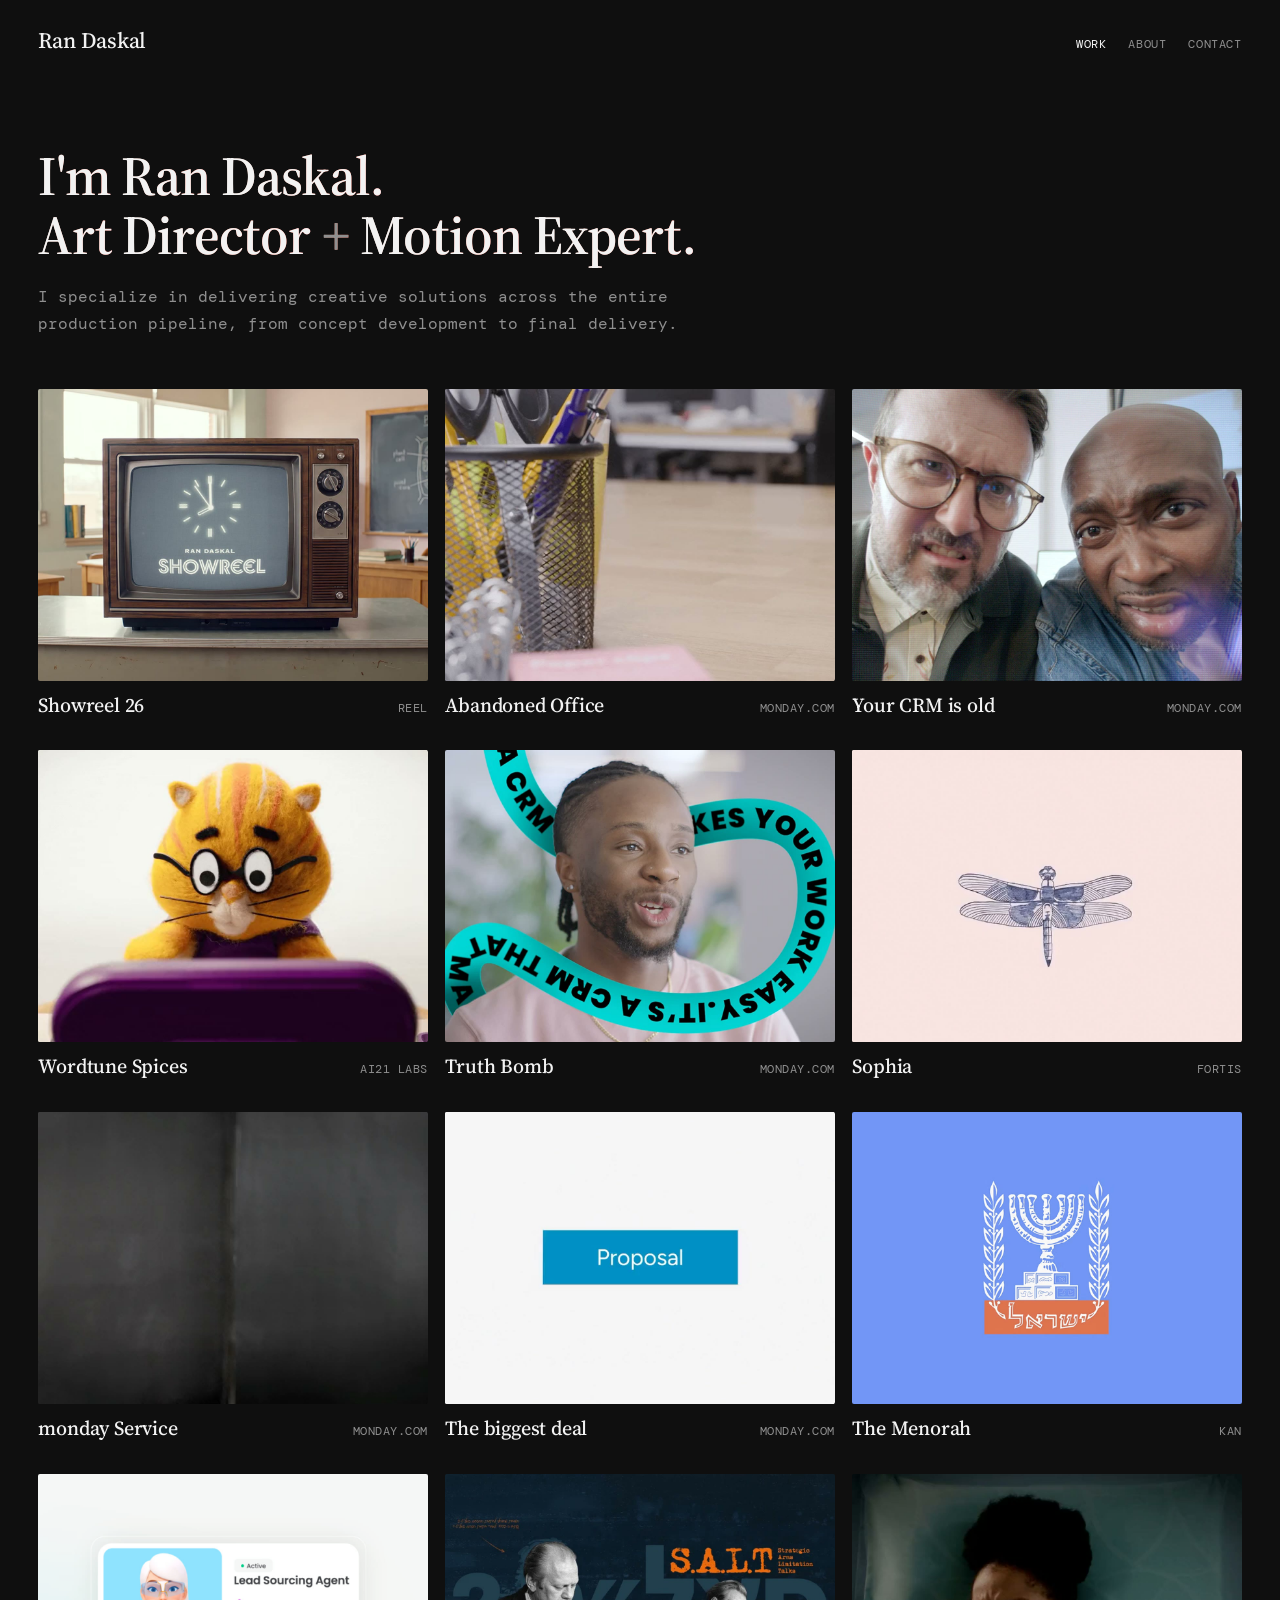
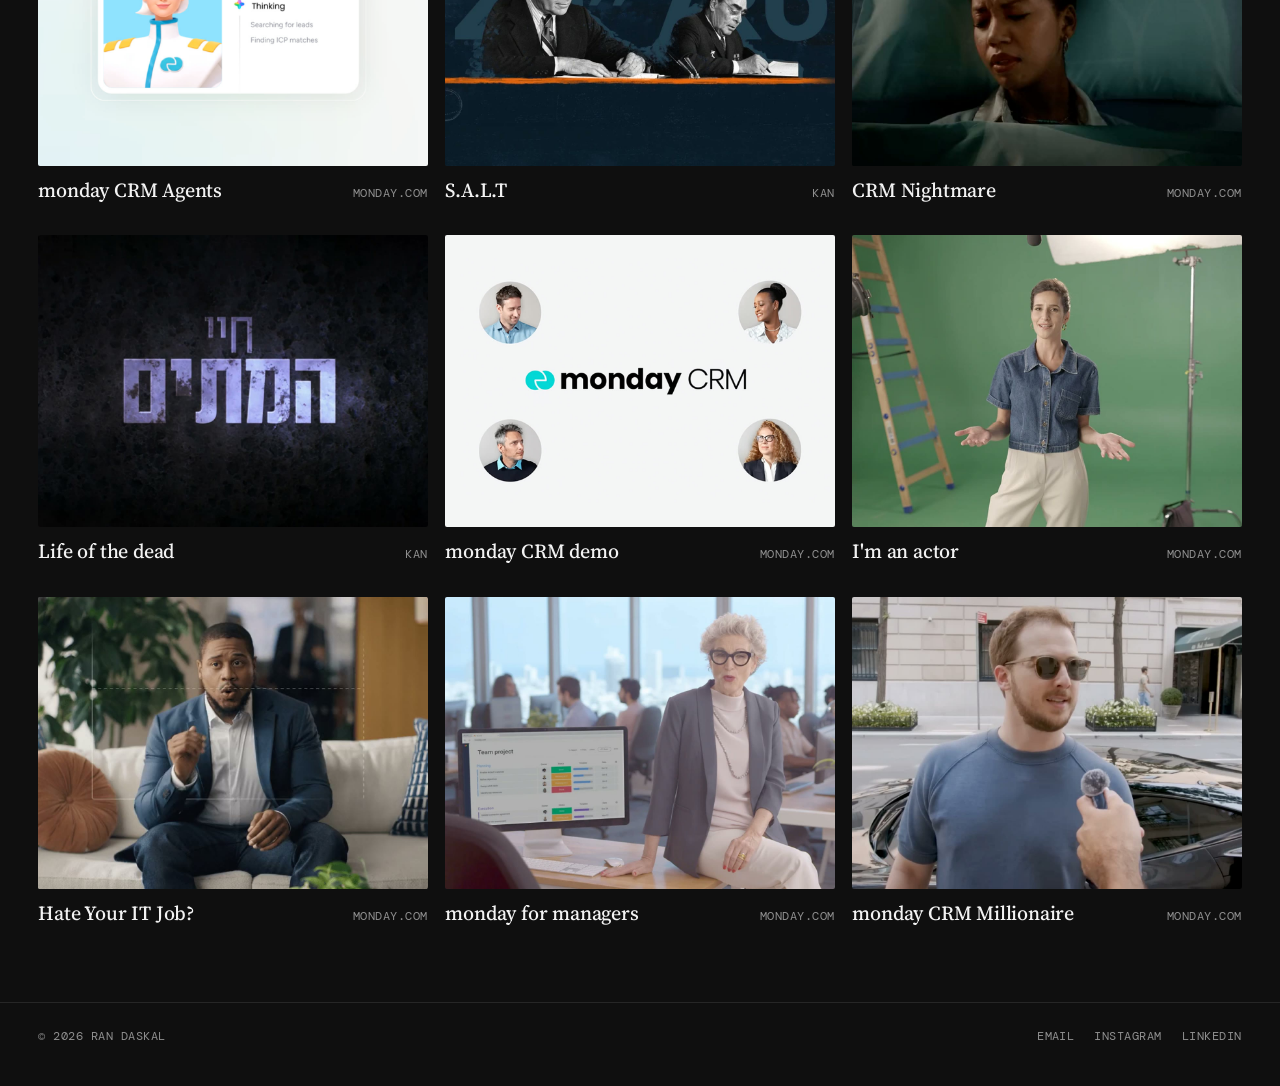
==== index.html @ c52bcdcc "Two new projects: monday for managers, monday CRM Millionaire Co-Authored-By: Claude Fable 5.1 <nore" ====
<!doctype html>
<html lang="en">
<head>
  <meta charset="utf-8">
  <meta name="viewport" content="width=device-width, initial-scale=1">
  <title>Ran Daskal — Art Director + Motion Expert</title>
  <meta name="description" content="Selected motion design and art direction work by Ran Daskal.">
  <link rel="icon" href="data:image/svg+xml,%3Csvg xmlns='http://www.w3.org/2000/svg' viewBox='0 0 32 32'%3E%3Ccircle cx='16' cy='16' r='14' fill='%23111'/%3E%3C/svg%3E">
  <link rel="preconnect" href="https://fonts.googleapis.com">
  <link rel="preconnect" href="https://fonts.gstatic.com" crossorigin>
  <link href="https://fonts.googleapis.com/css2?family=Source+Serif+4:ital,opsz,wght@0,8..60,300..700;1,8..60,300..700&family=DM+Mono:ital,wght@0,400;0,500;1,400&display=swap" rel="stylesheet">
  <link rel="stylesheet" href="css/style.css?v=20261004112833">
</head>
<body data-page="home">

  <header class="wrap site-header" id="site-header"></header>

  <main class="wrap">
    <section class="intro">
      <h1>I'm Ran Daskal.<br>Art Director <em class="amp">+</em> Motion Expert.</h1>
      <p data-site="tagline"></p>
    </section>

    <section class="grid" id="grid" aria-label="Selected work"></section>
  </main>

  <footer class="wrap site-footer" id="site-footer"></footer>

  <script src="js/projects.js?v=20261004112833"></script>
  <script src="js/main.js?v=20261004112833"></script>
  <script src="js/fx.js?v=20261004112833"></script>
</body>
</html>
---- css/style.css ----
/* ------------------------------------------------------------------
   Tokens
------------------------------------------------------------------ */
:root {
  /* Always dark. Light values kept under [data-theme="light"] in case you ever want them. */
  --bg: #0f0f0f;
  --ink: #f2f2f2;
  --muted: #8f8f8f;
  --line: #262626;
  --card: #1a1a1a;
  --accent: #f2f2f2;
  color-scheme: dark;

  /* Type: a warm, low-contrast book serif in the spirit of Anthropic's serif
     (Tiempos family). Source Serif 4 is the closest free match. Mono: DM Mono. */
  --serif: "Source Serif 4", "Tiempos Headline", "Iowan Old Style", Georgia, serif;
  --display: var(--serif);
  --sans: "Source Serif 4", "Tiempos Text", "Iowan Old Style", Georgia, serif;
  --mono: "DM Mono", "SFMono-Regular", Menlo, monospace;

  --gutter: clamp(20px, 3vw, 44px);
  --max: 1440px;
  --gap: clamp(12px, 1.4vw, 20px);
}

:root[data-theme="light"] {
  --bg: #ffffff;
  --ink: #111111;
  --muted: #7a7a7a;
  --line: #e8e8e8;
  --card: #f3f3f1;
  --accent: #111111;
  color-scheme: light;
}

/* ------------------------------------------------------------------
   Base
------------------------------------------------------------------ */
*,
*::before,
*::after {
  box-sizing: border-box;
}

html {
  -webkit-text-size-adjust: 100%;
  scroll-behavior: smooth;
}

body {
  margin: 0;
  background: var(--bg);
  color: var(--ink);
  font-family: var(--sans);
  font-optical-sizing: auto;
  font-size: 16px;
  line-height: 1.55;
  -webkit-font-smoothing: antialiased;
  animation: page-in 0.5s ease both;
}

@keyframes page-in {
  from {
    opacity: 0;
  }
  to {
    opacity: 1;
  }
}

@media (prefers-reduced-motion: reduce) {
  body {
    animation: none;
  }
  * {
    transition: none !important;
  }
}

a {
  color: inherit;
  text-decoration: none;
}

img,
video {
  display: block;
  max-width: 100%;
}

.wrap {
  width: 100%;
  max-width: var(--max);
  margin: 0 auto;
  padding-left: var(--gutter);
  padding-right: var(--gutter);
}

.mono {
  font-family: var(--mono);
  font-size: 12px;
  letter-spacing: 0.04em;
  text-transform: uppercase;
}

.muted {
  color: var(--muted);
}

/* ------------------------------------------------------------------
   Header / nav
------------------------------------------------------------------ */
.site-header {
  display: flex;
  align-items: baseline;
  justify-content: space-between;
  gap: 24px;
  padding-top: 28px;
  padding-bottom: 28px;
}

.brand {
  font-family: var(--serif);
  font-weight: 500;
  font-size: 22px;
  line-height: 1.15;
  letter-spacing: -0.01em;
}

.brand span {
  color: var(--muted);
}

@media (max-width: 720px) {
  .brand span {
    display: none;
  }
  .nav {
    gap: 16px;
  }
}

.nav {
  display: flex;
  gap: 22px;
}

.nav a {
  font-family: var(--mono);
  font-size: 12px;
  letter-spacing: 0.05em;
  text-transform: uppercase;
  color: var(--muted);
  transition: color 0.2s ease;
}

.nav a:hover,
.nav a[aria-current="page"] {
  color: var(--ink);
}

/* ------------------------------------------------------------------
   Intro (home)
------------------------------------------------------------------ */
.intro {
  padding-top: clamp(24px, 5vw, 72px);
  padding-bottom: clamp(32px, 4vw, 56px);
}

.intro h1 {
  font-family: var(--display);
  font-weight: 600;
  font-size: clamp(30px, 4.3vw, 64px);
  line-height: 1.08;
  letter-spacing: -0.015em;
  margin: 0 0 20px;
}

.intro h1 em {
  font-style: normal;
  font-weight: 700;
  color: var(--muted);
  margin: 0 0.02em;
}

.intro p {
  font-family: var(--mono);
  font-size: 15.6px; /* 13px + 20% */
  line-height: 1.7;
  color: var(--muted);
  margin: 0;
  text-wrap: balance; /* narrow screens: two even lines, no orphan word */
}

@media (min-width: 1360px) {
  .intro p {
    white-space: nowrap; /* wide desktop: a single line */
  }
}

/* ------------------------------------------------------------------
   Work grid
------------------------------------------------------------------ */
.grid {
  display: grid;
  grid-template-columns: repeat(3, minmax(0, 1fr)); /* desktop: 3 per row */
  gap: clamp(24px, 2.6vw, 40px) var(--gap);
  padding-bottom: clamp(48px, 6vw, 96px);
}

@media (max-width: 1100px) {
  .grid {
    grid-template-columns: repeat(2, minmax(0, 1fr)); /* tablet: 2 per row */
  }
}

@media (max-width: 720px) {
  .grid {
    grid-template-columns: 1fr; /* phone: 1 per row */
    gap: 36px;
  }
}

.card {
  display: block;
  color: inherit;
}

.card-media {
  position: relative;
  aspect-ratio: 4 / 3;
  overflow: hidden;
  background: var(--card);
  border-radius: 2px;
}

.card-media img,
.card-media video {
  position: absolute;
  inset: 0;
  width: 100%;
  height: 100%;
  object-fit: cover;
}

.card-media video {
  opacity: 0;
  transition: opacity 0.35s ease;
}

.card-media.is-playing video,
.card-media.is-loop video {
  opacity: 1;
}

.card-caption {
  display: flex;
  align-items: baseline;
  justify-content: space-between;
  gap: 16px;
  padding-top: 12px;
}

.card-title {
  font-family: var(--serif);
  font-weight: 500;
  font-size: 20px;
  line-height: 1.2;
  letter-spacing: -0.01em;
  margin: 0;
}

.card-client {
  font-family: var(--mono);
  font-size: 12px;
  letter-spacing: 0.04em;
  text-transform: uppercase;
  color: var(--muted);
  white-space: nowrap;
}

/* ------------------------------------------------------------------
   Project page
------------------------------------------------------------------ */
/* title, then the client/role/year lines directly beneath it */
.project-head {
  display: grid;
  grid-template-columns: 1fr;
  gap: 14px;
  padding-top: clamp(8px, 2vw, 32px);
  padding-bottom: clamp(24px, 3vw, 40px);
}

.project-title {
  font-family: var(--serif);
  font-weight: 600;
  font-size: clamp(34px, 4.6vw, 64px);
  line-height: 1.02;
  letter-spacing: -0.02em;
  margin: 0;
}

.project-meta {
  display: grid;
  grid-template-columns: max-content 1fr;
  gap: 6px 14px;
  font-family: var(--mono);
  font-size: 12px;
  letter-spacing: 0.04em;
  text-transform: uppercase;
  margin: 0;
}

.project-meta dt {
  color: var(--muted);
}

.project-meta dd {
  margin: 0;
}

.hero {
  position: relative;
  width: 100%;
  aspect-ratio: 16 / 9;
  background: var(--card);
  overflow: hidden;
  border-radius: 2px;
}

.hero video,
.hero iframe {
  position: absolute;
  inset: 0;
  width: 100%;
  height: 100%;
  border: 0;
}

/* info line(s) + credits as one list under the player */
.project-body {
  padding-top: clamp(28px, 3.5vw, 56px);
  padding-bottom: clamp(28px, 3.5vw, 56px);
}

.project-desc p {
  font-size: 17px;
  line-height: 1.6;
  margin: 0 0 16px;
  max-width: 58ch;
}

.project-desc p:last-child {
  margin-bottom: 0;
}

.credits {
  list-style: none;
  padding: 0;
  margin: 0;
  font-family: var(--mono);
  font-size: 12px;
  letter-spacing: 0.03em;
  color: var(--muted);
  line-height: 1.9;
  max-width: 72ch;
}

.credits .info {
  color: var(--ink); /* the info line reads slightly stronger than the credits under it */
}

.gallery {
  display: grid;
  grid-template-columns: repeat(2, minmax(0, 1fr));
  gap: var(--gap);
  padding-bottom: clamp(48px, 6vw, 96px);
}

@media (max-width: 720px) {
  .gallery {
    grid-template-columns: 1fr;
  }
}

.gallery-item {
  margin: 0;
}

.gallery-item.span-2 {
  grid-column: 1 / -1;
}

.gallery-media {
  background: var(--card);
  overflow: hidden;
  border-radius: 2px;
}

.gallery-media video,
.gallery-media img {
  width: 100%;
  height: auto;
}

.gallery-item figcaption {
  font-family: var(--mono);
  font-size: 12px;
  letter-spacing: 0.03em;
  color: var(--muted);
  padding-top: 10px;
}

.project-nav {
  display: flex;
  justify-content: space-between;
  gap: 24px;
  border-top: 1px solid var(--line);
  margin-top: clamp(32px, 4vw, 64px);
  padding-top: 28px;
  padding-bottom: clamp(48px, 6vw, 96px);
}

.project-nav a {
  display: grid;
  gap: 6px;
}

.project-nav a:last-child {
  text-align: right;
}

.project-nav .label {
  font-family: var(--mono);
  font-size: 12px;
  letter-spacing: 0.05em;
  text-transform: uppercase;
  color: var(--muted);
}

.project-nav .title {
  font-family: var(--serif);
  font-weight: 500;
  font-size: 24px;
  letter-spacing: -0.01em;
}

.project-nav a:hover .title {
  color: var(--muted);
}

/* ------------------------------------------------------------------
   About
------------------------------------------------------------------ */
.about {
  display: grid;
  grid-template-columns: minmax(0, 1fr) minmax(0, 1.2fr);
  gap: 48px var(--gap);
  padding-top: clamp(24px, 4vw, 64px);
  padding-bottom: clamp(48px, 6vw, 96px);
}

@media (max-width: 860px) {
  .about {
    grid-template-columns: 1fr;
    gap: 32px;
  }
}

.portrait {
  aspect-ratio: 4 / 5;
  background: var(--card);
  overflow: hidden;
  border-radius: 2px;
}

.portrait img,
.portrait video {
  width: 100%;
  height: 100%;
  object-fit: cover;
}

.about h1 {
  font-family: var(--serif);
  font-weight: 600;
  font-size: clamp(38px, 5vw, 72px);
  line-height: 1;
  letter-spacing: -0.02em;
  margin: 0 0 28px;
}

.about-text p {
  font-size: 18px;
  line-height: 1.6;
  margin: 0 0 18px;
  max-width: 56ch;
}

.facts {
  display: grid;
  grid-template-columns: repeat(2, minmax(0, 1fr));
  gap: 28px var(--gap);
  margin-top: 40px;
  padding-top: 28px;
  border-top: 1px solid var(--line);
}

@media (max-width: 520px) {
  .facts {
    grid-template-columns: 1fr;
  }
}

.facts h2 {
  font-family: var(--mono);
  font-size: 12px;
  font-weight: 400;
  letter-spacing: 0.05em;
  text-transform: uppercase;
  color: var(--muted);
  margin: 0 0 12px;
}

.facts ul {
  list-style: none;
  margin: 0;
  padding: 0;
  font-size: 15px;
  line-height: 1.8;
}

/* ------------------------------------------------------------------
   Contact
------------------------------------------------------------------ */
.contact {
  display: grid;
  grid-template-columns: minmax(0, 1fr) minmax(0, 1.2fr);
  gap: 48px var(--gap);
  padding-top: clamp(24px, 4vw, 64px);
  padding-bottom: clamp(48px, 6vw, 96px);
}

@media (max-width: 860px) {
  .contact {
    grid-template-columns: 1fr;
    gap: 32px;
  }
}

.contact h1 {
  font-family: var(--serif);
  font-weight: 600;
  font-size: clamp(38px, 5vw, 72px);
  line-height: 1;
  letter-spacing: -0.02em;
  margin: 0 0 24px;
}

.contact-info p {
  margin: 0 0 12px;
  font-size: 17px;
  max-width: 40ch;
}

.contact-info .email {
  font-family: var(--serif);
  font-size: clamp(22px, 2.4vw, 30px);
  letter-spacing: -0.01em;
  border-bottom: 1px solid var(--ink);
  padding-bottom: 2px;
}

.contact-info .email:hover {
  color: var(--muted);
  border-color: var(--muted);
}

.socials {
  display: flex;
  gap: 18px;
  margin-top: 28px;
}

.socials a {
  display: inline-flex;
  align-items: center;
  gap: 8px;
  font-family: var(--mono);
  font-size: 12px;
  letter-spacing: 0.05em;
  text-transform: uppercase;
  color: var(--muted);
  transition: color 0.2s ease;
}

.socials a:hover {
  color: var(--ink);
}

.socials svg {
  width: 16px;
  height: 16px;
  fill: none;
  stroke: currentColor;
  stroke-width: 1.6;
  stroke-linecap: round;
  stroke-linejoin: round;
}

.form {
  display: grid;
  gap: 18px;
}

.field {
  display: grid;
  gap: 8px;
}

.field label {
  font-family: var(--mono);
  font-size: 12px;
  letter-spacing: 0.05em;
  text-transform: uppercase;
  color: var(--muted);
}

.field input,
.field textarea {
  width: 100%;
  font: inherit;
  font-family: var(--mono);
  font-size: 14px;
  color: var(--ink);
  background: transparent;
  border: 0;
  border-bottom: 1px solid var(--line);
  border-radius: 0;
  padding: 10px 0;
  outline: none;
  transition: border-color 0.2s ease;
}

.field textarea {
  min-height: 120px;
  resize: vertical;
}

.field input:focus,
.field textarea:focus {
  border-color: var(--ink);
}

.row-2 {
  display: grid;
  grid-template-columns: repeat(2, minmax(0, 1fr));
  gap: 18px var(--gap);
}

@media (max-width: 520px) {
  .row-2 {
    grid-template-columns: 1fr;
  }
}

.btn {
  justify-self: start;
  font-family: var(--mono);
  font-size: 12px;
  letter-spacing: 0.08em;
  text-transform: uppercase;
  color: var(--bg);
  background: var(--ink);
  border: 1px solid var(--ink);
  border-radius: 999px;
  padding: 12px 22px;
  cursor: pointer;
  transition: background 0.2s ease, color 0.2s ease;
}

.btn:hover {
  background: transparent;
  color: var(--ink);
}

.btn[disabled] {
  opacity: 0.5;
  cursor: default;
}

.form-note {
  font-family: var(--mono);
  font-size: 12px;
  letter-spacing: 0.03em;
  color: var(--muted);
  min-height: 1.5em;
}

.hp {
  position: absolute;
  left: -9999px;
  width: 1px;
  height: 1px;
  overflow: hidden;
}

/* ------------------------------------------------------------------
   Footer
------------------------------------------------------------------ */
.site-footer {
  border-top: 1px solid var(--line);
  padding-top: 24px;
  padding-bottom: 40px;
  display: flex;
  flex-wrap: wrap;
  justify-content: space-between;
  gap: 12px 24px;
  font-family: var(--mono);
  font-size: 12px;
  letter-spacing: 0.04em;
  text-transform: uppercase;
  color: var(--muted);
}

.site-footer a:hover {
  color: var(--ink);
}

.site-footer .links {
  display: flex;
  gap: 20px;
}

/* ------------------------------------------------------------------
   Empty / not found
------------------------------------------------------------------ */
.notfound {
  padding: 80px 0 120px;
  font-family: var(--serif);
  font-size: 28px;
}

.notfound a {
  border-bottom: 1px solid currentColor;
}

/* ==================================================================
   FX — "the site is an After Effects comp" (see js/fx.js)
   Everything below is decorative and disabled under reduced motion.
================================================================== */

/* ---- keyframe cursor ---- */
.has-cursor,
.has-cursor a,
.has-cursor button,
.has-cursor .card-media,
.has-cursor .portrait {
  cursor: none;
}

.has-cursor input,
.has-cursor textarea,
.has-cursor select {
  cursor: text;
}

#cur {
  position: fixed;
  left: 0;
  top: 0;
  z-index: 9999;
  pointer-events: none;
  opacity: 0;
  transition: opacity 0.2s ease;
  will-change: transform;
  mix-blend-mode: difference;
}

#cur.is-on {
  opacity: 1;
}

#cur.is-hidden {
  opacity: 0;
}

.cur-shape {
  display: block;
  width: 10px;
  height: 10px;
  margin: -5px 0 0 -5px;
  background: #fff;
  transform: rotate(45deg) scale(1);
  transition: transform 0.25s cubic-bezier(0.34, 1.56, 0.64, 1), background 0.2s ease, box-shadow 0.2s ease;
}

/* over links: hollow "easy ease" keyframe, bigger */
#cur.is-hot .cur-shape {
  background: transparent;
  box-shadow: inset 0 0 0 1.5px #fff;
  transform: rotate(45deg) scale(1.9);
  border-radius: 40%;
}

#cur.is-down .cur-shape {
  transform: rotate(45deg) scale(0.7);
}

/* ---- scrub timecode tag on grid cards ---- */
.tc-tag {
  position: absolute;
  left: 0;
  top: 0;
  z-index: 2;
  pointer-events: none;
  font-family: var(--mono);
  font-size: 11px;
  letter-spacing: 0.08em;
  font-variant-numeric: tabular-nums;
  color: #fff;
  background: rgba(17, 17, 17, 0.85);
  padding: 4px 7px;
  border-radius: 3px;
  opacity: 0;
  transition: opacity 0.15s ease;
  will-change: transform;
}

.card-media.is-scrubbing .tc-tag {
  opacity: 1;
}

/* playhead line while scrubbing */
.card-media::after {
  content: "";
  position: absolute;
  inset: 0 auto 0 0;
  width: 0;
  pointer-events: none;
}

.card-media.is-scrubbing video {
  opacity: 1;
}

/* ---- text-animator headline entrance ---- */
.is-split .w {
  display: inline-block;
  animation: word-in 0.9s cubic-bezier(0.2, 0.8, 0.2, 1) both;
  animation-delay: calc(var(--i) * 70ms + 80ms);
}

/* ---- rainbow on hover (home headline) ----
   The gradient is always painted behind the glyphs; the solid ink colour sits on
   top and fades to transparent on hover, so the rainbow blooms in smoothly.
   The fade is staggered per word so it washes across the line, and the gradient
   keeps flowing while the text fades back (.is-leaving) so nothing snaps. */
.intro h1 .w {
  /* padding + negative margin: enlarges the paint box so background-clip: text
     covers descenders (g, p) and ascenders, without changing layout */
  padding: 0.12em 0.06em 0.22em;
  margin: -0.12em -0.06em -0.22em;
  background-image: linear-gradient(
    90deg,
    #e0d4c8 0%, #ff644d 28%, #9450fd 62%, #e0d4c8 100%
  );
  background-size: 300% auto;
  background-position: 0% center;
  -webkit-background-clip: text;
  background-clip: text;
  color: var(--ink);
  /* this timing applies when the hover ENDS (fade back to ink): 3x faster */
  transition: color 0.37s cubic-bezier(0.4, 0, 0.2, 1);
  transition-delay: calc(var(--i) * 15ms);
}

.intro h1 em .w {
  color: var(--muted);
}

.intro h1.is-hover .w {
  color: transparent;
  /* this timing applies when the hover STARTS (fade into the gradient) */
  transition: color 1.1s cubic-bezier(0.4, 0, 0.2, 1);
  transition-delay: calc(var(--i) * 45ms);
}

.intro h1.is-hover .w,
.intro h1.is-leaving .w {
  animation:
    word-in 0.9s cubic-bezier(0.2, 0.8, 0.2, 1) both,
    rainbow 6s linear infinite;
  animation-delay: calc(var(--i) * 70ms + 80ms), calc(var(--i) * -0.4s);
}

@keyframes rainbow {
  to {
    background-position: 300% center;
  }
}

.intro h1 {
  position: relative;
  width: fit-content;
  max-width: 100%;
}

/* ---- the plus in the headline turns while the headline is hovered ----
   Pivot is set from JS on the glyph's optical centre. A plus is symmetric at
   180°, so each half-turn lands on an identical pose and the loop is seamless. */
.amp {
  display: inline-block;
  transform-origin: 50% 50%;
}

/* Full 360° turns: the glyph lands exactly where it started, so removing the
   animation never causes a visible hop (a 180° turn did, because the pivot can
   only be measured to within a fraction of a pixel). */
.amp.spin-once {
  animation: amp-turn 1.5s cubic-bezier(0.45, 0, 0.55, 1) 1; /* idle: one full turn every 5s */
}

.amp.spin {
  animation: amp-turn 1.5s cubic-bezier(0.45, 0, 0.55, 1) infinite; /* hovered: keeps turning */
}

@keyframes amp-turn {
  from { transform: rotate(0deg); }
  to   { transform: rotate(360deg); }
}

/* ---- AE layer selection on the About portrait ---- */
.portrait {
  position: relative;
  overflow: visible;
}

.portrait img,
.portrait video {
  border-radius: 2px;
  transform-origin: 50% 50%;
  transition: transform 0.7s cubic-bezier(0.34, 1.4, 0.64, 1);
}

/* the selection box rotates with the layer, like in AE */
.portrait:hover img,
.portrait:hover video,
.portrait:hover .layer-box {
  transform: rotate(-2deg) scale(1.025);
}

.layer-box {
  position: absolute;
  inset: 0;
  pointer-events: none;
  opacity: 0;
  transform-origin: 50% 50%;
  transition: opacity 0.2s ease, transform 0.7s cubic-bezier(0.34, 1.4, 0.64, 1);
}

.portrait:hover .layer-box {
  opacity: 1;
}

.layer-box::before {
  content: "";
  position: absolute;
  inset: 0;
  border: 1px solid var(--ink);
}

.layer-box .h {
  position: absolute;
  width: 8px;
  height: 8px;
  background: var(--bg);
  border: 1px solid var(--ink);
  margin: -4px 0 0 -4px;
}

.h-tl { left: 0; top: 0; }
.h-t  { left: 50%; top: 0; }
.h-tr { left: 100%; top: 0; }
.h-l  { left: 0; top: 50%; }
.h-r  { left: 100%; top: 50%; }
.h-bl { left: 0; top: 100%; }
.h-b  { left: 50%; top: 100%; }
.h-br { left: 100%; top: 100%; }

/* anchor point, AE style: a small ring with four ticks OUTSIDE it (nothing crosses the centre) */
.layer-box .anchor {
  position: absolute;
  left: 50%;
  top: 50%;
  width: 14px;
  height: 14px;
  margin: -7px 0 0 -7px;
  border: 1px solid var(--ink);
  border-radius: 50%;
}

.layer-box .anchor::before,
.layer-box .anchor::after {
  content: "";
  position: absolute;
  background: var(--ink);
}

/* horizontal ticks: 7px long, starting 3px outside the ring on each side */
.layer-box .anchor::before {
  top: 50%;
  height: 1px;
  left: -10px;
  right: -10px;
  background: linear-gradient(to right, var(--ink) 0 7px, transparent 7px calc(100% - 7px), var(--ink) calc(100% - 7px) 100%);
}

/* vertical ticks */
.layer-box .anchor::after {
  left: 50%;
  width: 1px;
  top: -10px;
  bottom: -10px;
  background: linear-gradient(to bottom, var(--ink) 0 7px, transparent 7px calc(100% - 7px), var(--ink) calc(100% - 7px) 100%);
}

/* ---- Send → Render button swap ---- */
.btn-swap {
  display: grid;
  overflow: hidden;
  line-height: 1.2;
}

.btn-swap > span {
  grid-area: 1 / 1;
  transition: transform 0.35s cubic-bezier(0.2, 0.8, 0.2, 1), opacity 0.25s ease;
}

.btn-swap > span:last-child {
  transform: translateY(120%);
  opacity: 0;
}

.btn:hover .btn-swap > span:first-child {
  transform: translateY(-120%);
  opacity: 0;
}

.btn:hover .btn-swap > span:last-child {
  transform: none;
  opacity: 1;
}

/* ---- form focus: a keyframe appears next to the label ---- */
.field label {
  position: relative;
  padding-left: 14px;
}

.field label::before {
  content: "";
  position: absolute;
  left: 0;
  top: 50%;
  width: 6px;
  height: 6px;
  margin-top: -3px;
  background: var(--ink);
  transform: rotate(45deg) scale(0);
  transition: transform 0.35s cubic-bezier(0.34, 1.56, 0.64, 1);
}

.field:focus-within label::before {
  transform: rotate(45deg) scale(1);
}

@media (prefers-reduced-motion: reduce) {
  .rv { opacity: 1; transform: none; }
  .is-split .w { animation: none; }
}
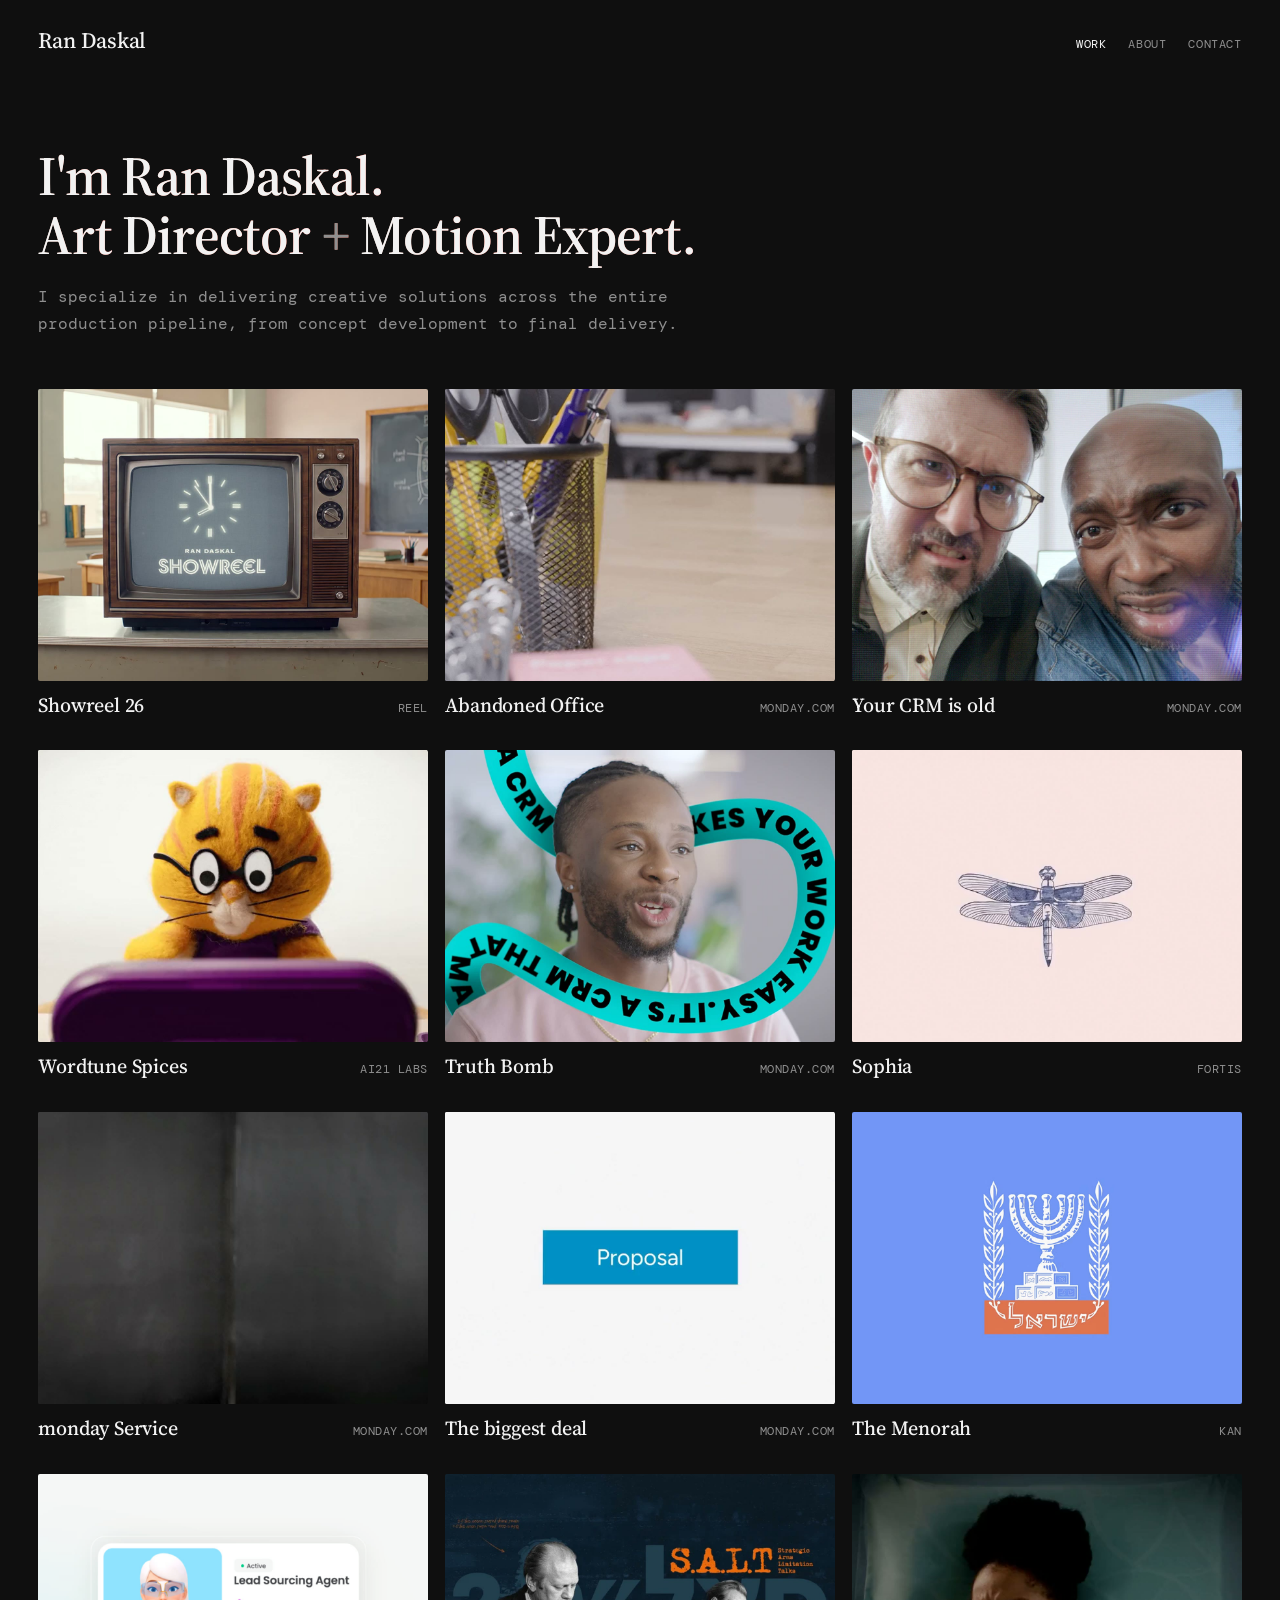
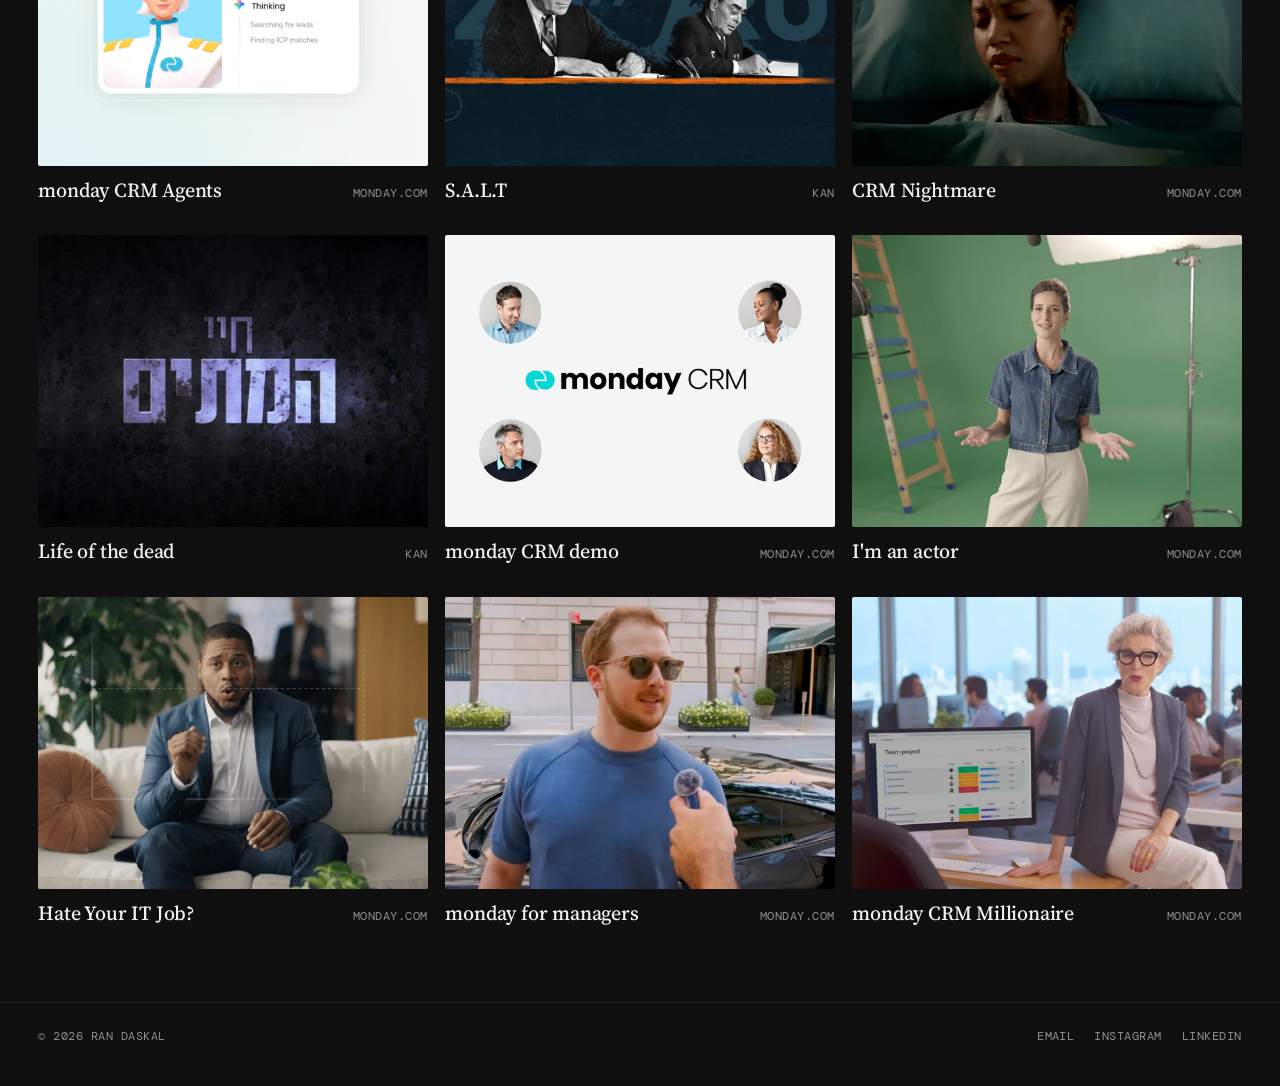
==== commit 5a1c7457: "Swap tiles: monday for managers ↔ monday CRM Millionaire Co-Authored-By: Claude Fable 5.1 <noreply@a" ====
--- a/index.html
+++ b/index.html
@@ -9,7 +9,7 @@
   <link rel="preconnect" href="https://fonts.googleapis.com">
   <link rel="preconnect" href="https://fonts.gstatic.com" crossorigin>
   <link href="https://fonts.googleapis.com/css2?family=Source+Serif+4:ital,opsz,wght@0,8..60,300..700;1,8..60,300..700&family=DM+Mono:ital,wght@0,400;0,500;1,400&display=swap" rel="stylesheet">
-  <link rel="stylesheet" href="css/style.css?v=20261004112833">
+  <link rel="stylesheet" href="css/style.css?v=20261004120324">
 </head>
 <body data-page="home">
 
@@ -26,8 +26,8 @@
 
   <footer class="wrap site-footer" id="site-footer"></footer>
 
-  <script src="js/projects.js?v=20261004112833"></script>
-  <script src="js/main.js?v=20261004112833"></script>
-  <script src="js/fx.js?v=20261004112833"></script>
+  <script src="js/projects.js?v=20261004120324"></script>
+  <script src="js/main.js?v=20261004120324"></script>
+  <script src="js/fx.js?v=20261004120324"></script>
 </body>
 </html>
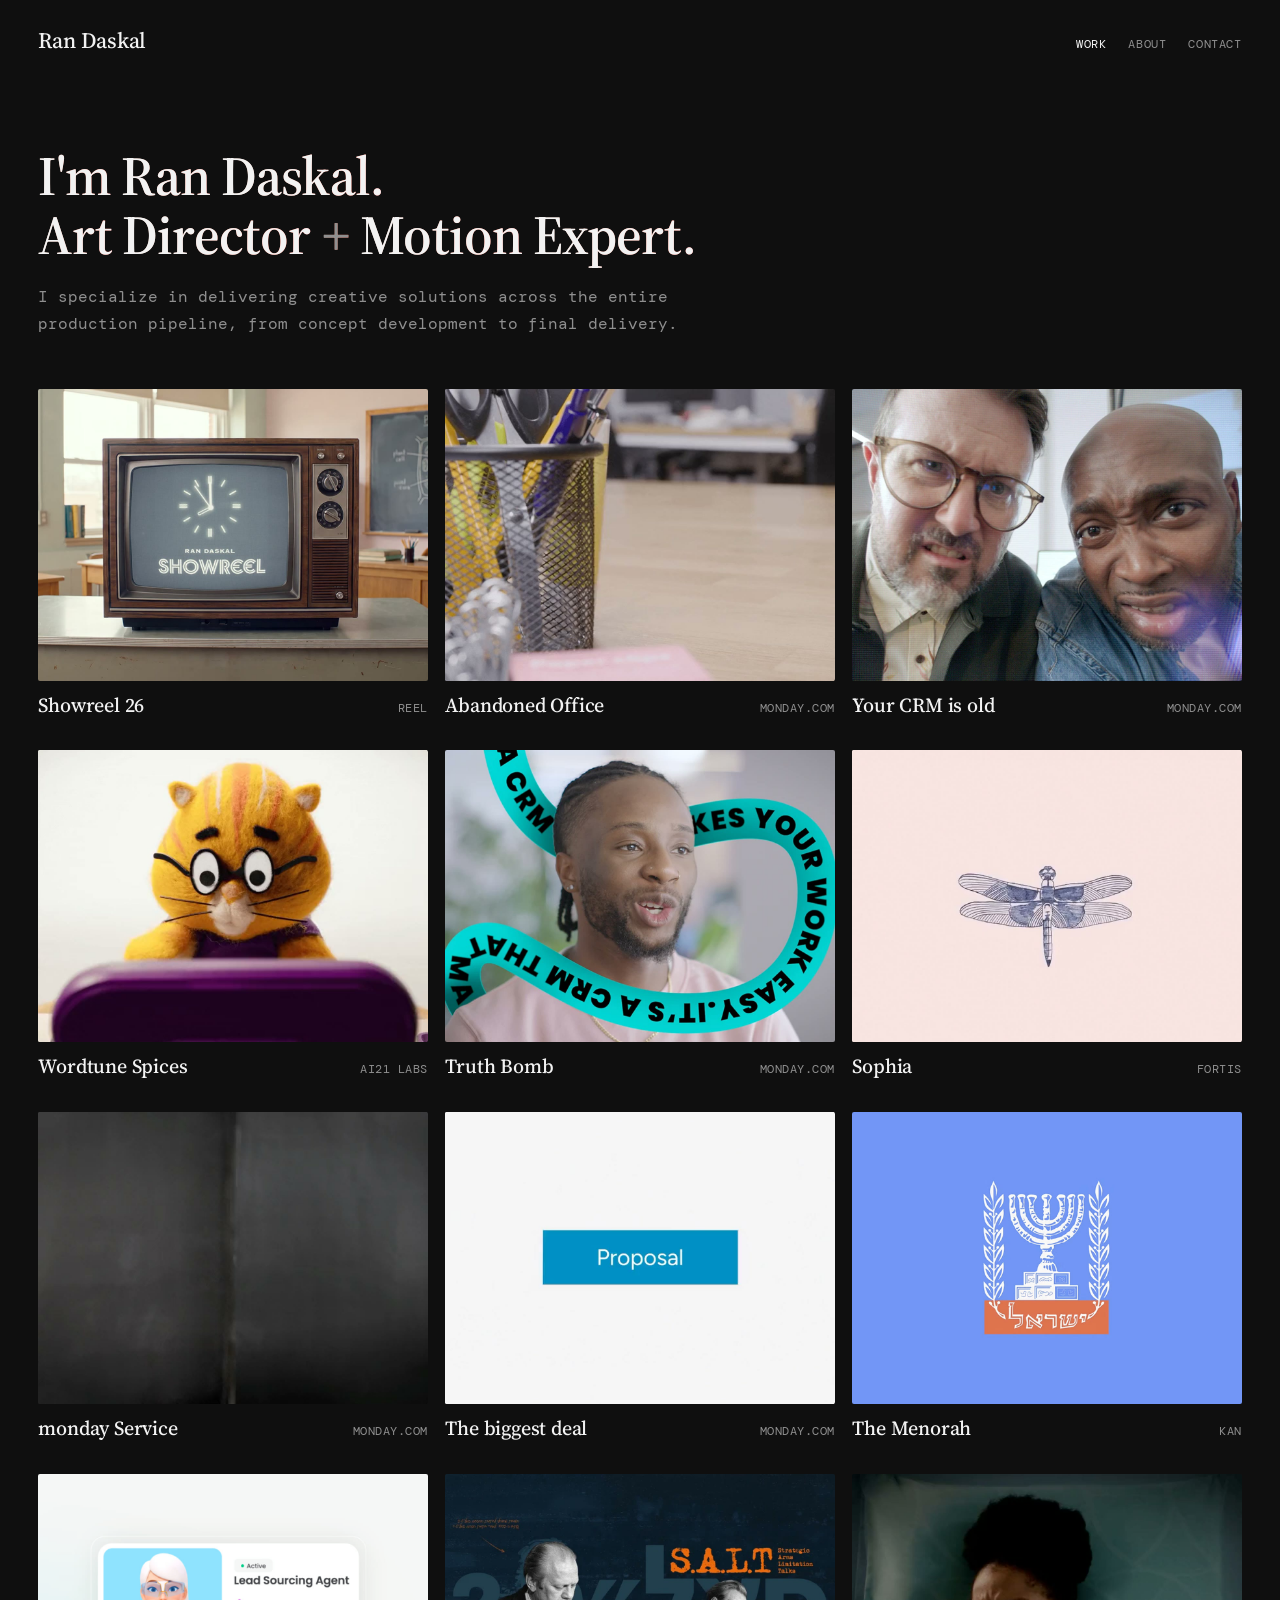
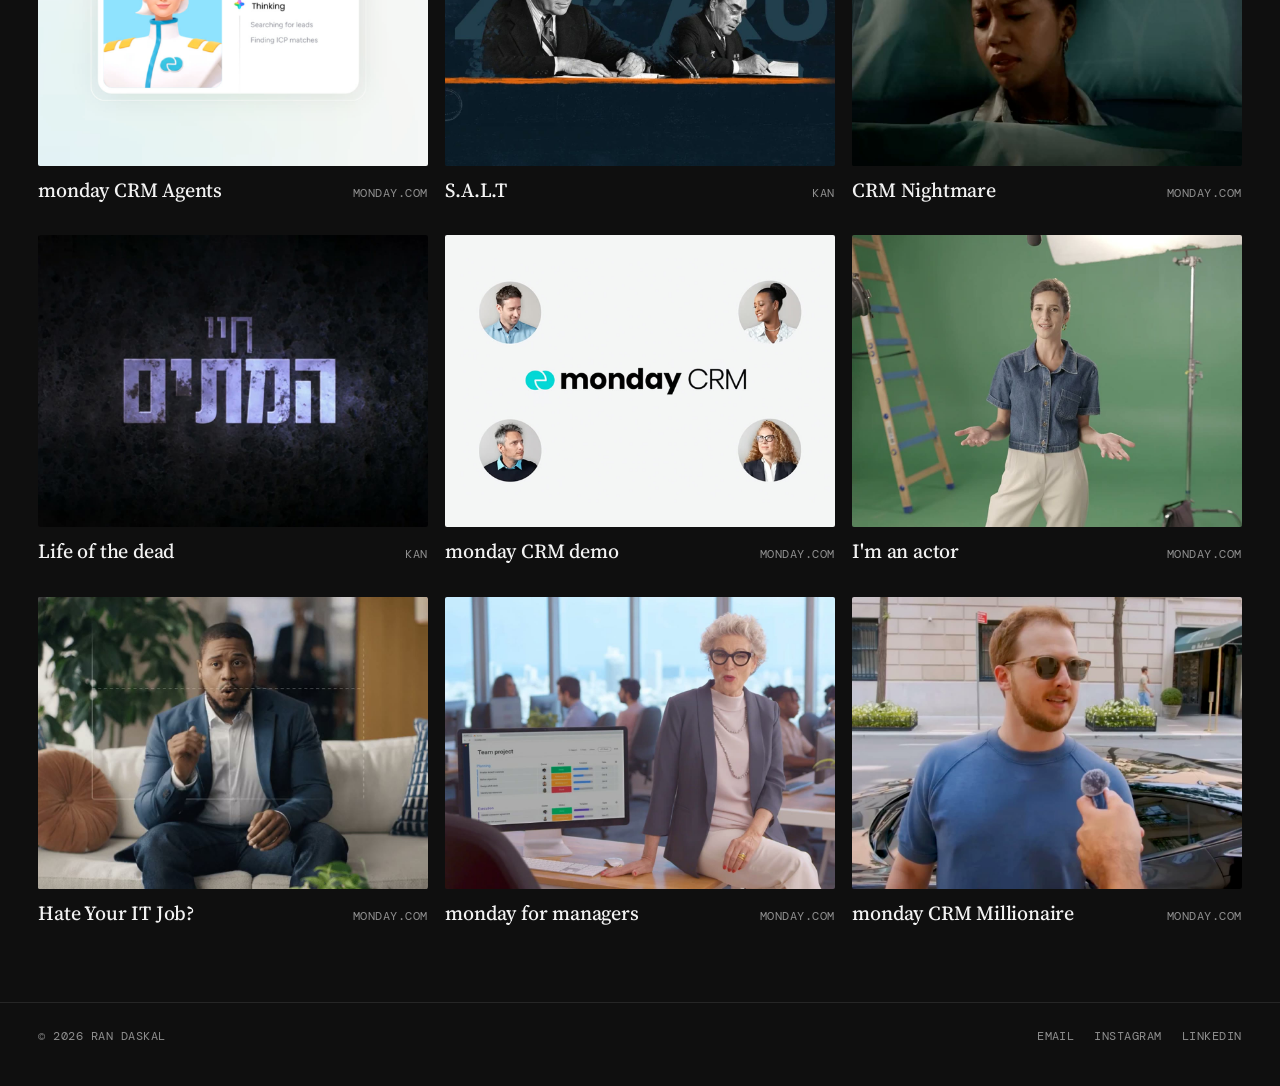
==== commit e598065e: "Swap tiles back: monday for managers ↔ monday CRM Millionaire Co-Authored-By: Claude Fable 5.1 <nore" ====
--- a/index.html
+++ b/index.html
@@ -9,7 +9,7 @@
   <link rel="preconnect" href="https://fonts.googleapis.com">
   <link rel="preconnect" href="https://fonts.gstatic.com" crossorigin>
   <link href="https://fonts.googleapis.com/css2?family=Source+Serif+4:ital,opsz,wght@0,8..60,300..700;1,8..60,300..700&family=DM+Mono:ital,wght@0,400;0,500;1,400&display=swap" rel="stylesheet">
-  <link rel="stylesheet" href="css/style.css?v=20261004120324">
+  <link rel="stylesheet" href="css/style.css?v=20261004123410">
 </head>
 <body data-page="home">
 
@@ -26,8 +26,8 @@
 
   <footer class="wrap site-footer" id="site-footer"></footer>
 
-  <script src="js/projects.js?v=20261004120324"></script>
-  <script src="js/main.js?v=20261004120324"></script>
-  <script src="js/fx.js?v=20261004120324"></script>
+  <script src="js/projects.js?v=20261004123410"></script>
+  <script src="js/main.js?v=20261004123410"></script>
+  <script src="js/fx.js?v=20261004123410"></script>
 </body>
 </html>
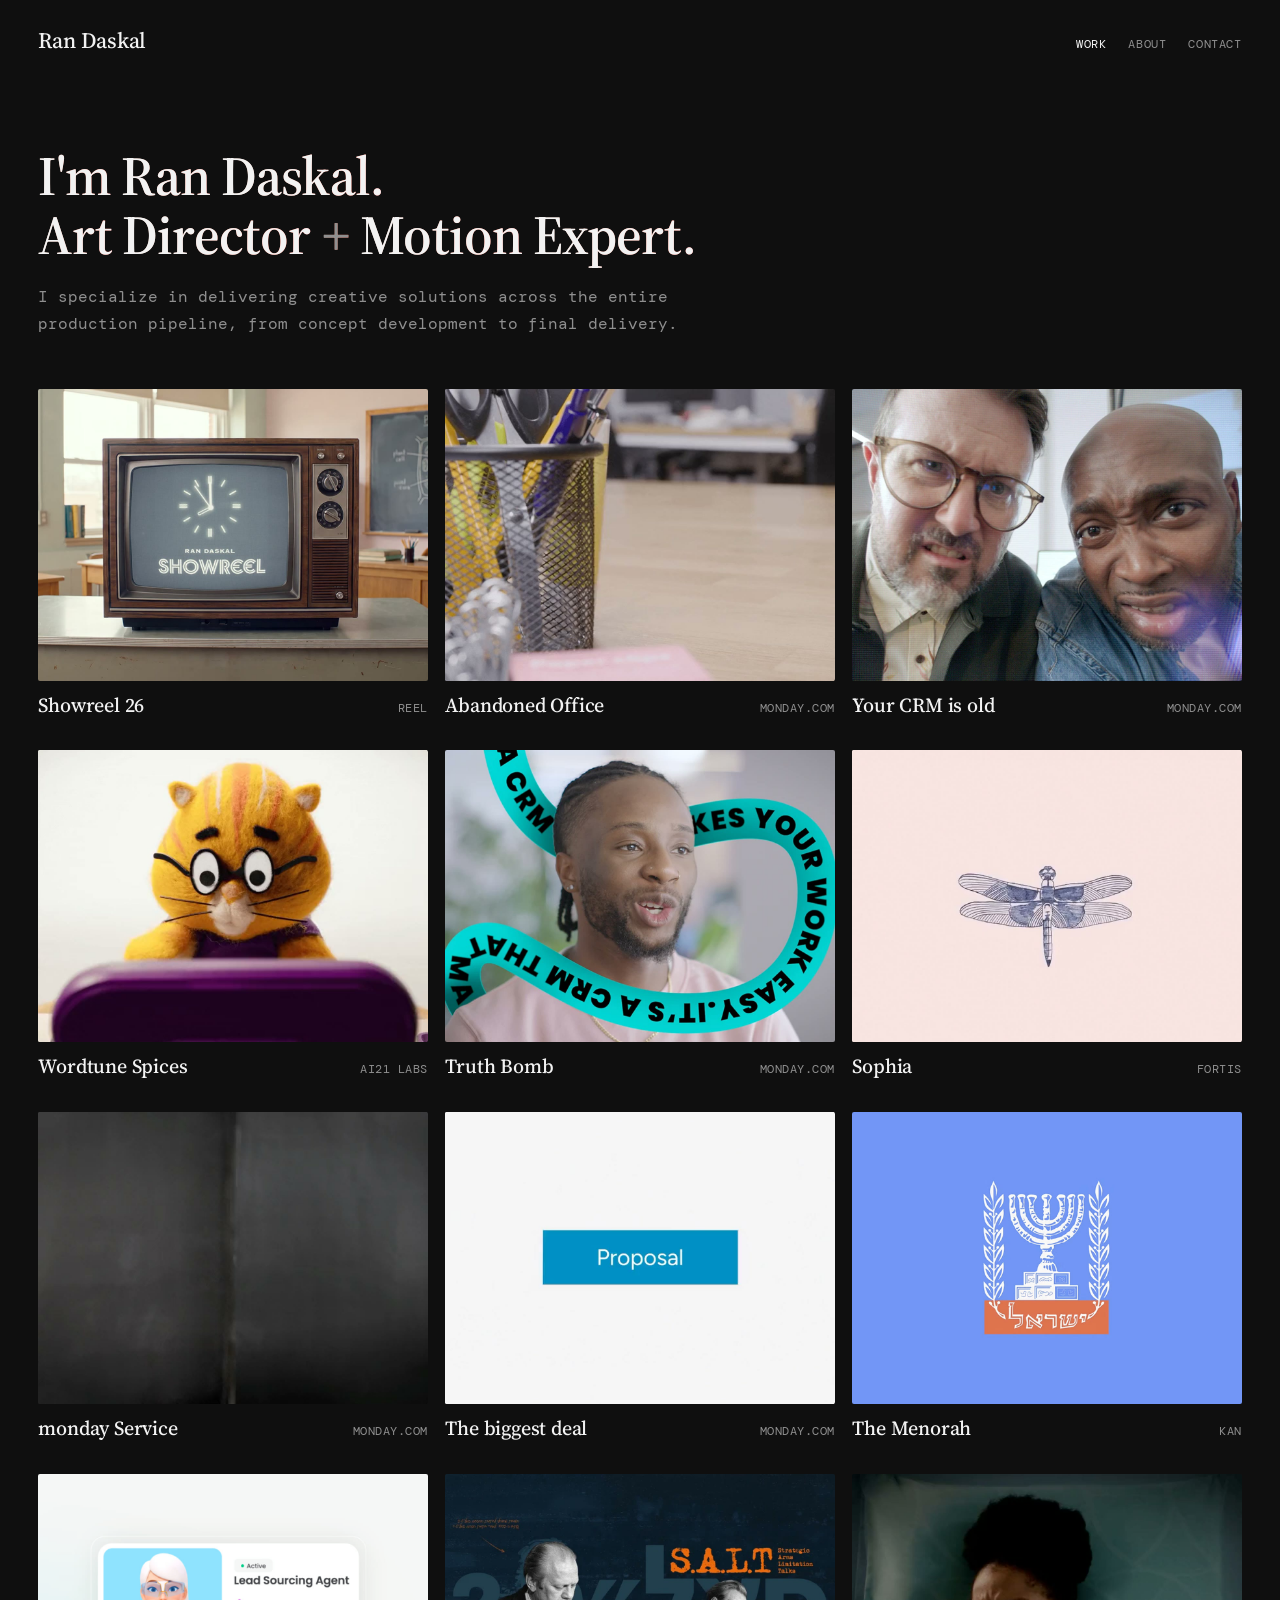
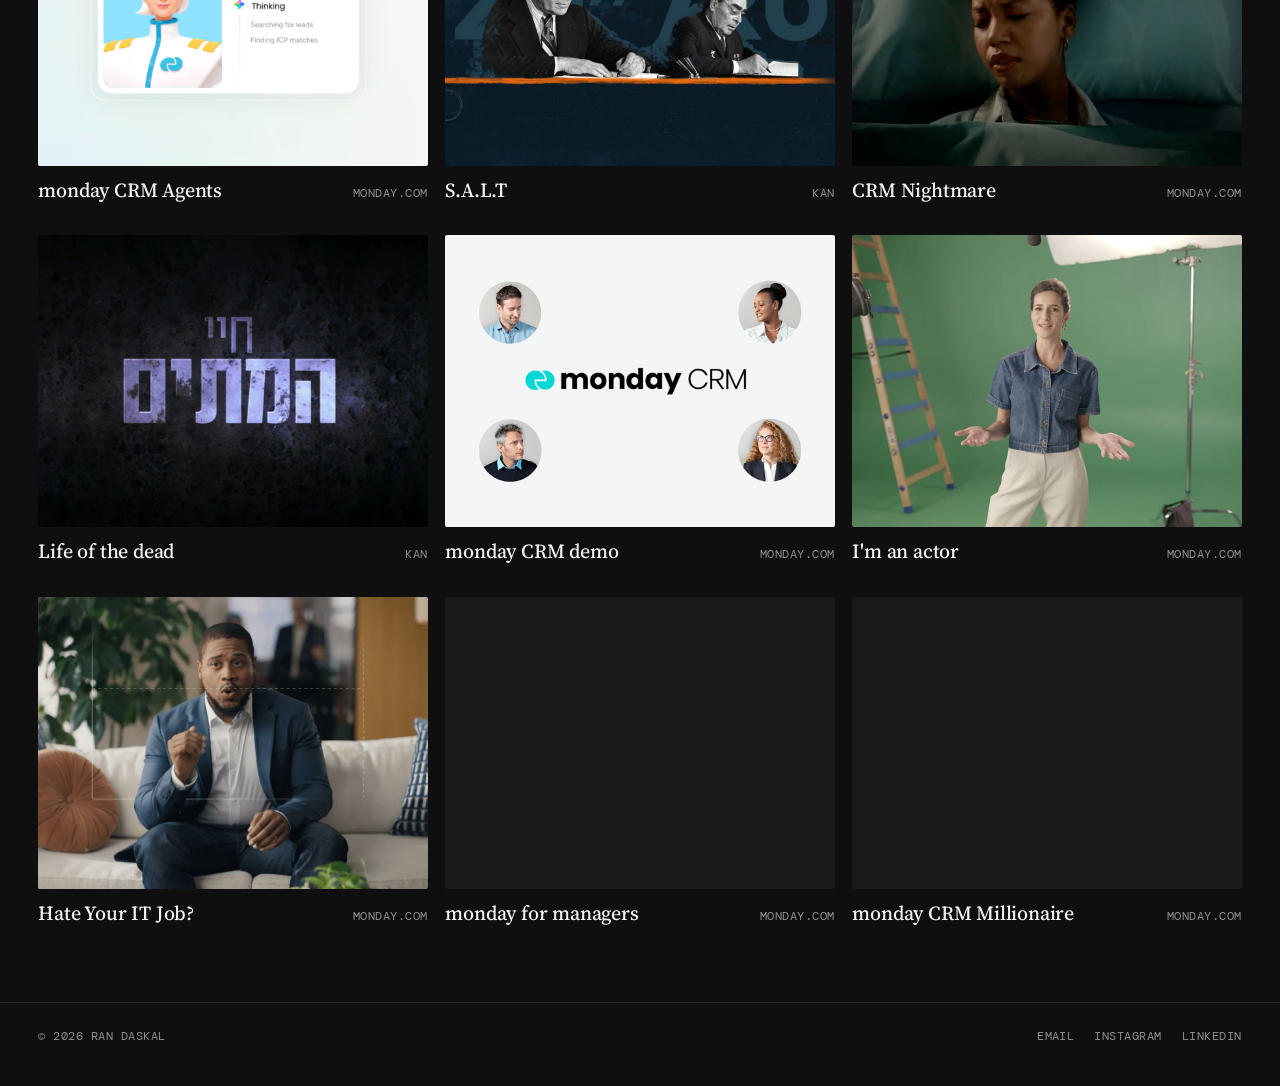
==== commit 6913bdfe: "Text update Co-Authored-By: Claude Fable 5.1 <noreply@anthropic.com>" ====
--- a/index.html
+++ b/index.html
@@ -9,7 +9,7 @@
   <link rel="preconnect" href="https://fonts.googleapis.com">
   <link rel="preconnect" href="https://fonts.gstatic.com" crossorigin>
   <link href="https://fonts.googleapis.com/css2?family=Source+Serif+4:ital,opsz,wght@0,8..60,300..700;1,8..60,300..700&family=DM+Mono:ital,wght@0,400;0,500;1,400&display=swap" rel="stylesheet">
-  <link rel="stylesheet" href="css/style.css?v=20261004123410">
+  <link rel="stylesheet" href="css/style.css?v=20261004142241">
 </head>
 <body data-page="home">
 
@@ -26,8 +26,8 @@
 
   <footer class="wrap site-footer" id="site-footer"></footer>
 
-  <script src="js/projects.js?v=20261004123410"></script>
-  <script src="js/main.js?v=20261004123410"></script>
-  <script src="js/fx.js?v=20261004123410"></script>
+  <script src="js/projects.js?v=20261004142241"></script>
+  <script src="js/main.js?v=20261004142241"></script>
+  <script src="js/fx.js?v=20261004142241"></script>
 </body>
 </html>
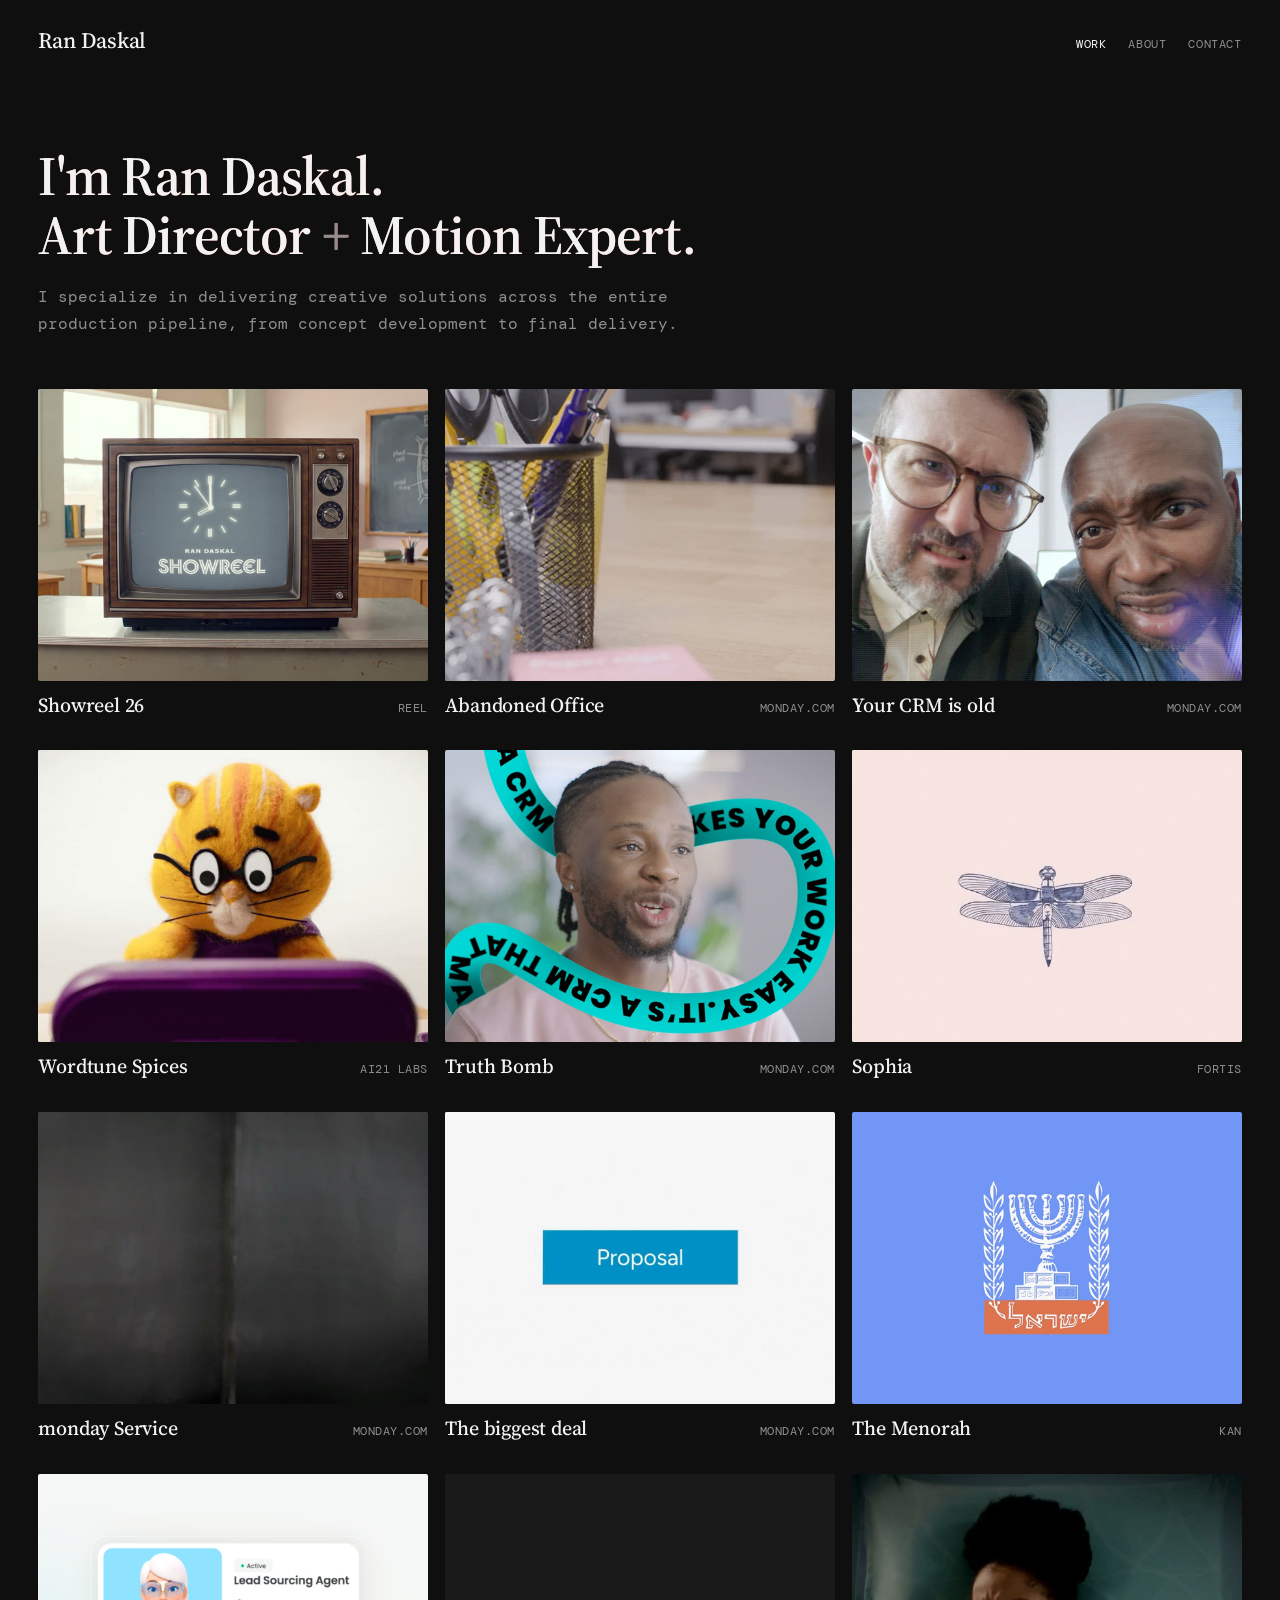
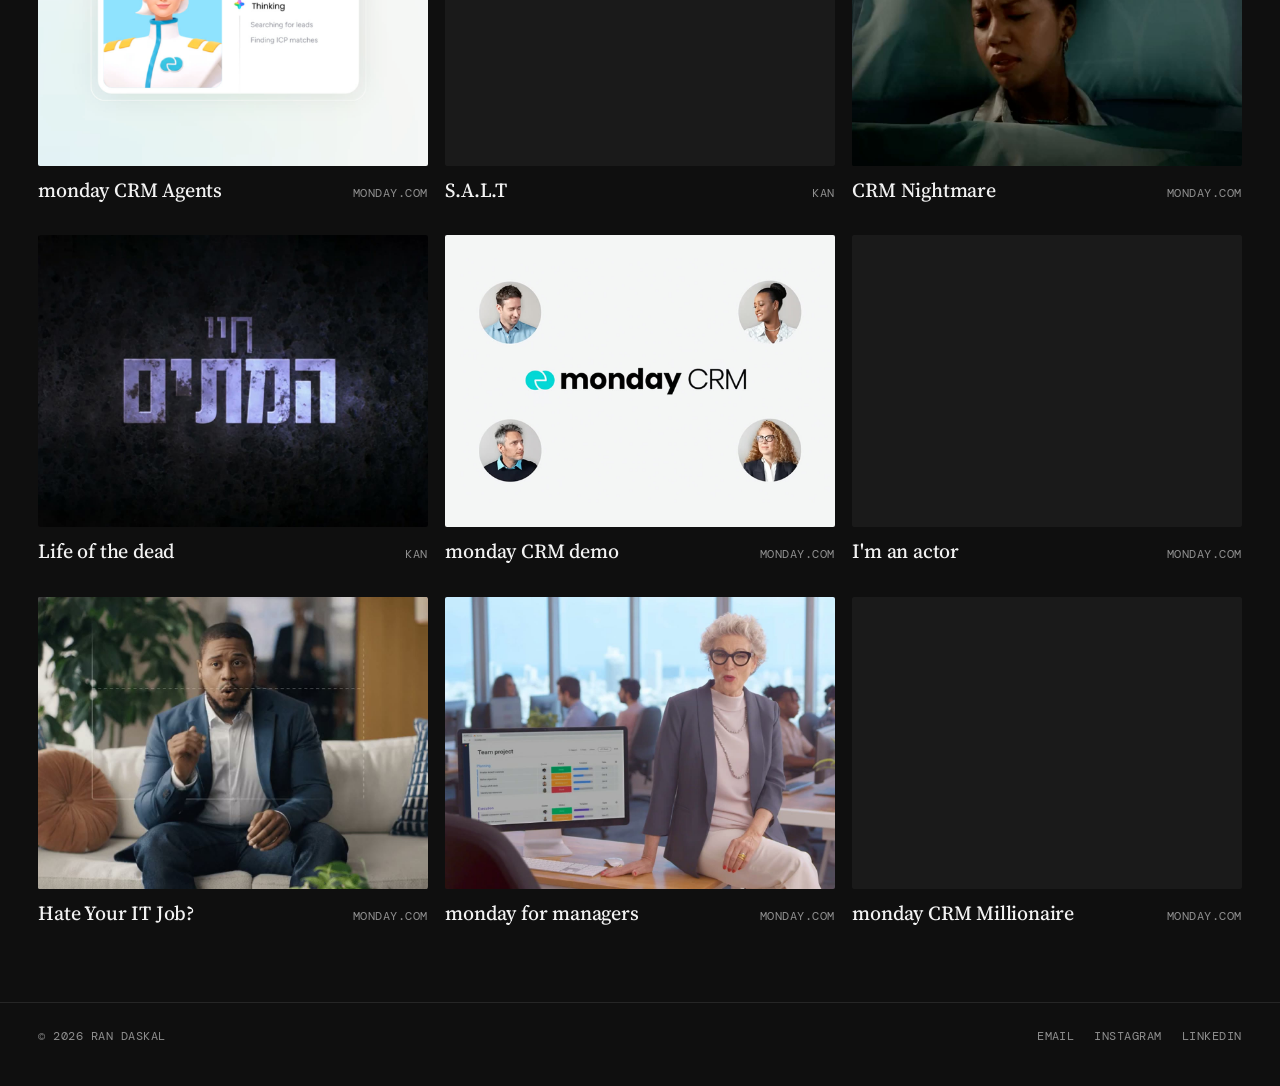
==== commit 5d3a2a6a: "monday for managers: second film under the main video Co-Authored-By: Claude Fable 5.1 <noreply@anth" ====
--- a/index.html
+++ b/index.html
@@ -9,7 +9,7 @@
   <link rel="preconnect" href="https://fonts.googleapis.com">
   <link rel="preconnect" href="https://fonts.gstatic.com" crossorigin>
   <link href="https://fonts.googleapis.com/css2?family=Source+Serif+4:ital,opsz,wght@0,8..60,300..700;1,8..60,300..700&family=DM+Mono:ital,wght@0,400;0,500;1,400&display=swap" rel="stylesheet">
-  <link rel="stylesheet" href="css/style.css?v=20261004142241">
+  <link rel="stylesheet" href="css/style.css?v=20261004143906">
 </head>
 <body data-page="home">
 
@@ -26,8 +26,8 @@
 
   <footer class="wrap site-footer" id="site-footer"></footer>
 
-  <script src="js/projects.js?v=20261004142241"></script>
-  <script src="js/main.js?v=20261004142241"></script>
-  <script src="js/fx.js?v=20261004142241"></script>
+  <script src="js/projects.js?v=20261004143906"></script>
+  <script src="js/main.js?v=20261004143906"></script>
+  <script src="js/fx.js?v=20261004143906"></script>
 </body>
 </html>
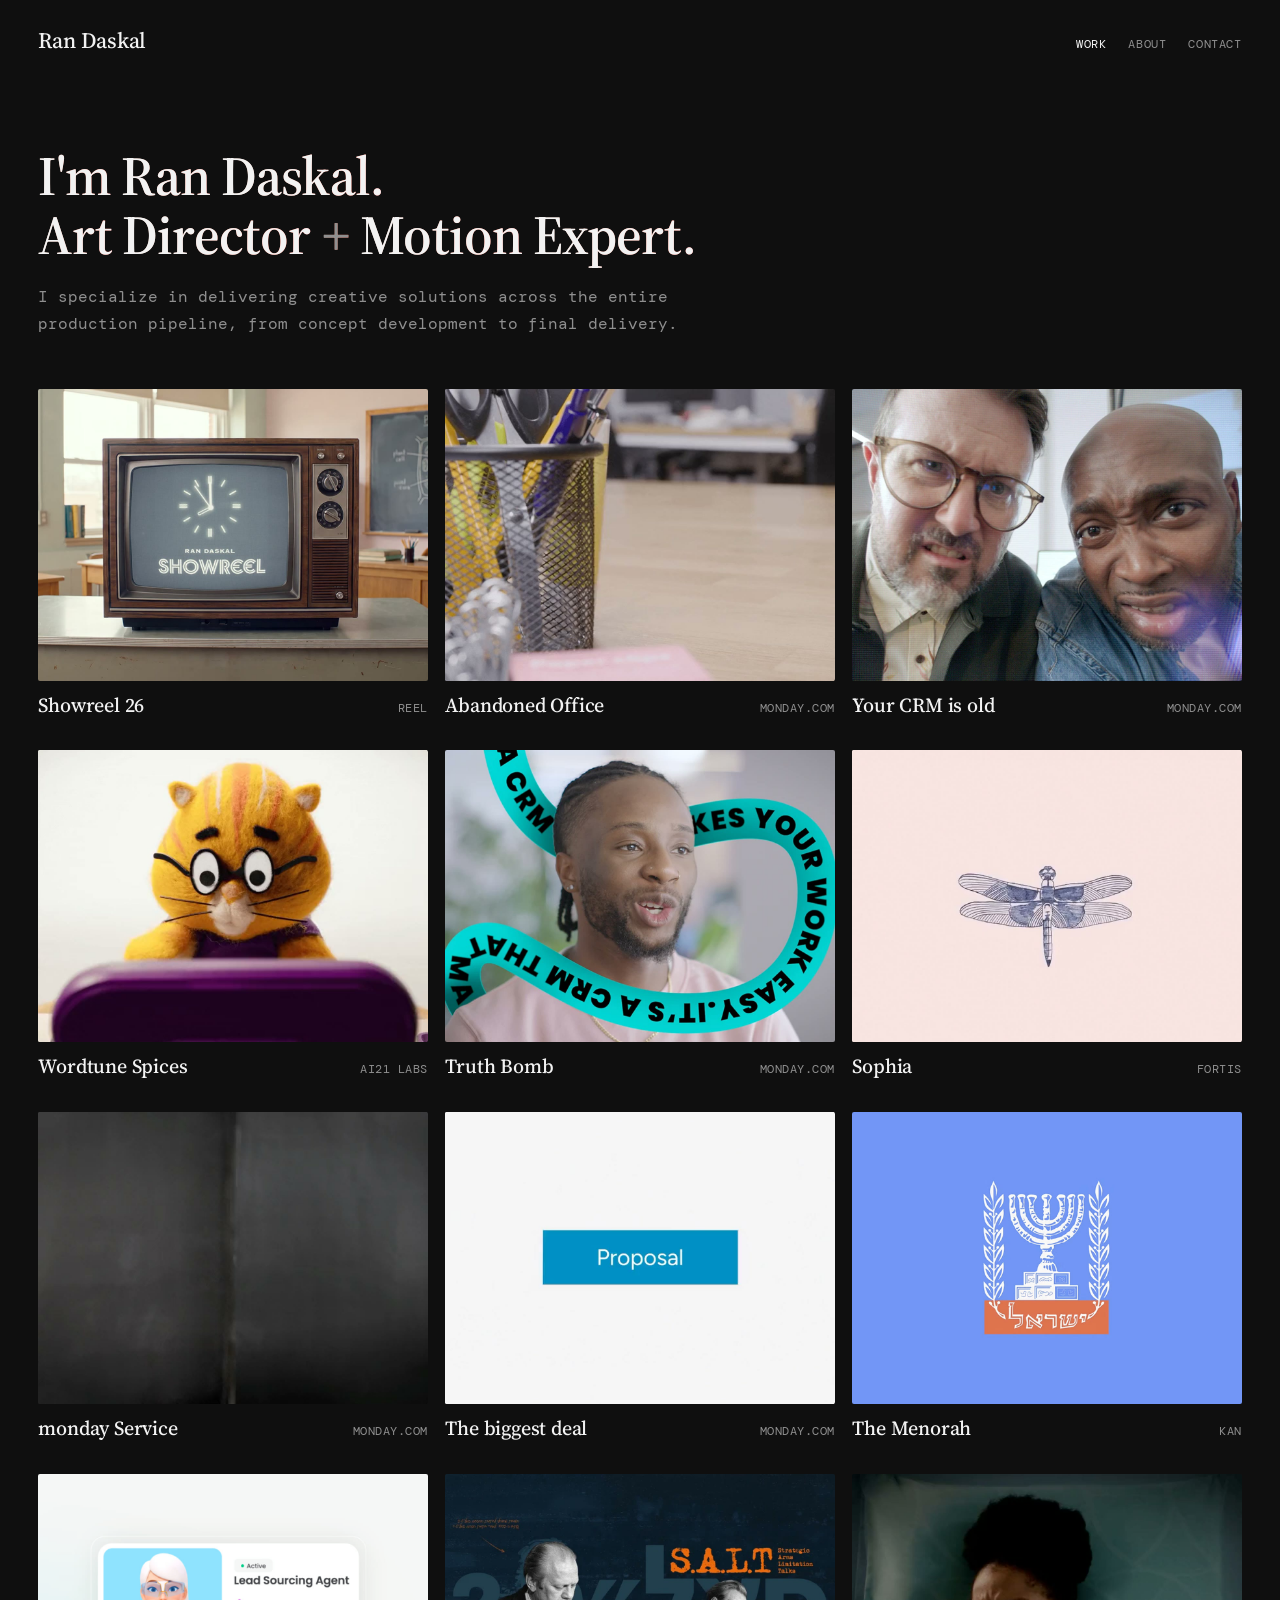
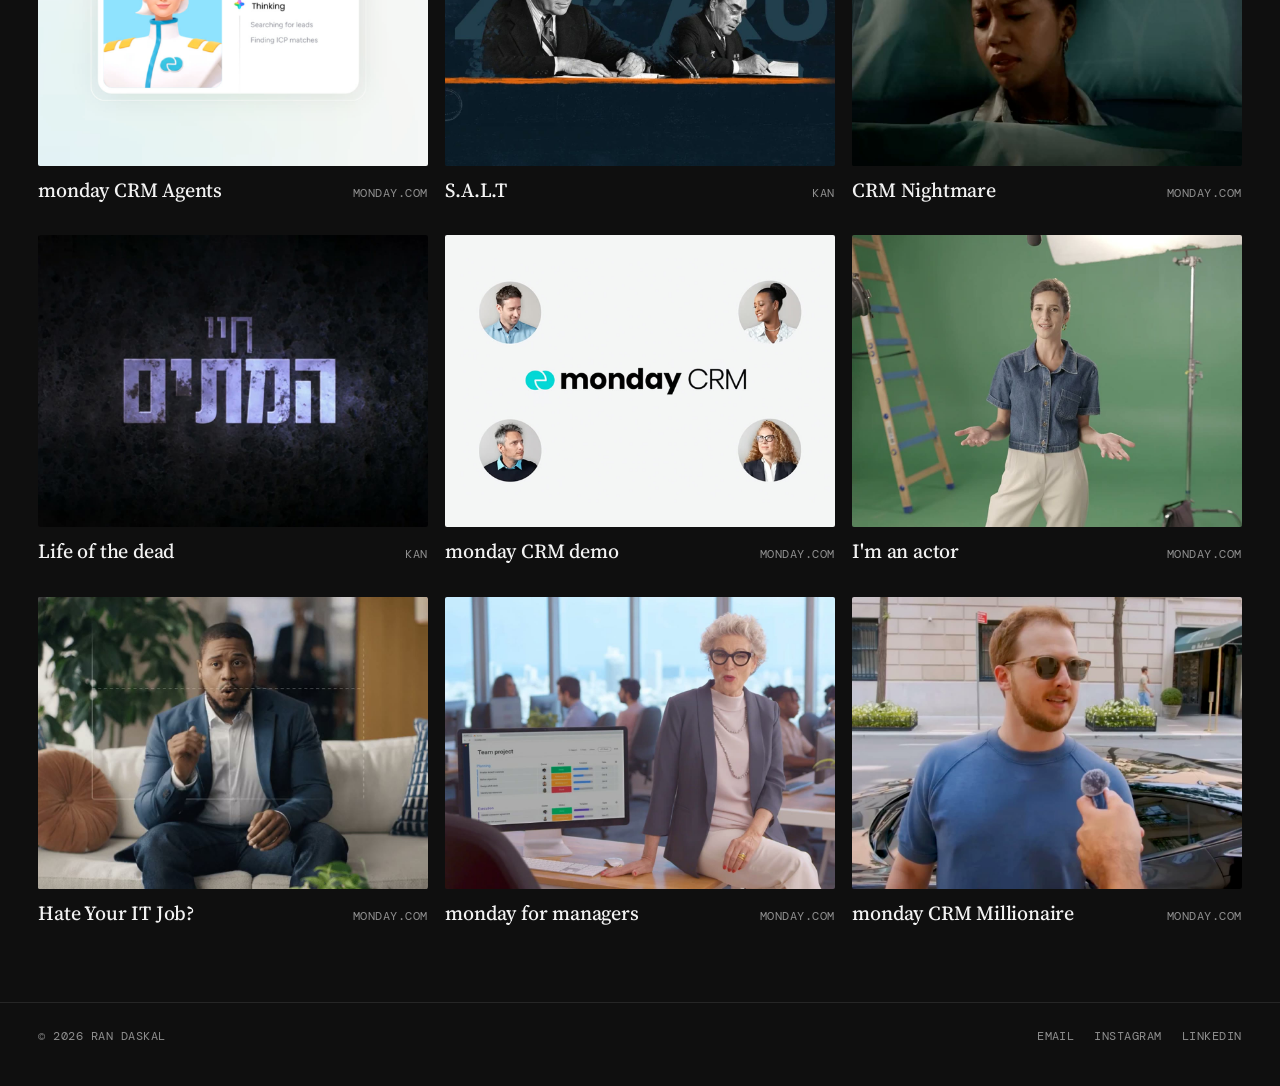
==== commit 37f6b98f: "Text update Co-Authored-By: Claude Fable 5.1 <noreply@anthropic.com>" ====
--- a/index.html
+++ b/index.html
@@ -9,7 +9,7 @@
   <link rel="preconnect" href="https://fonts.googleapis.com">
   <link rel="preconnect" href="https://fonts.gstatic.com" crossorigin>
   <link href="https://fonts.googleapis.com/css2?family=Source+Serif+4:ital,opsz,wght@0,8..60,300..700;1,8..60,300..700&family=DM+Mono:ital,wght@0,400;0,500;1,400&display=swap" rel="stylesheet">
-  <link rel="stylesheet" href="css/style.css?v=20261004143906">
+  <link rel="stylesheet" href="css/style.css?v=20261004144152">
 </head>
 <body data-page="home">
 
@@ -26,8 +26,8 @@
 
   <footer class="wrap site-footer" id="site-footer"></footer>
 
-  <script src="js/projects.js?v=20261004143906"></script>
-  <script src="js/main.js?v=20261004143906"></script>
-  <script src="js/fx.js?v=20261004143906"></script>
+  <script src="js/projects.js?v=20261004144152"></script>
+  <script src="js/main.js?v=20261004144152"></script>
+  <script src="js/fx.js?v=20261004144152"></script>
 </body>
 </html>
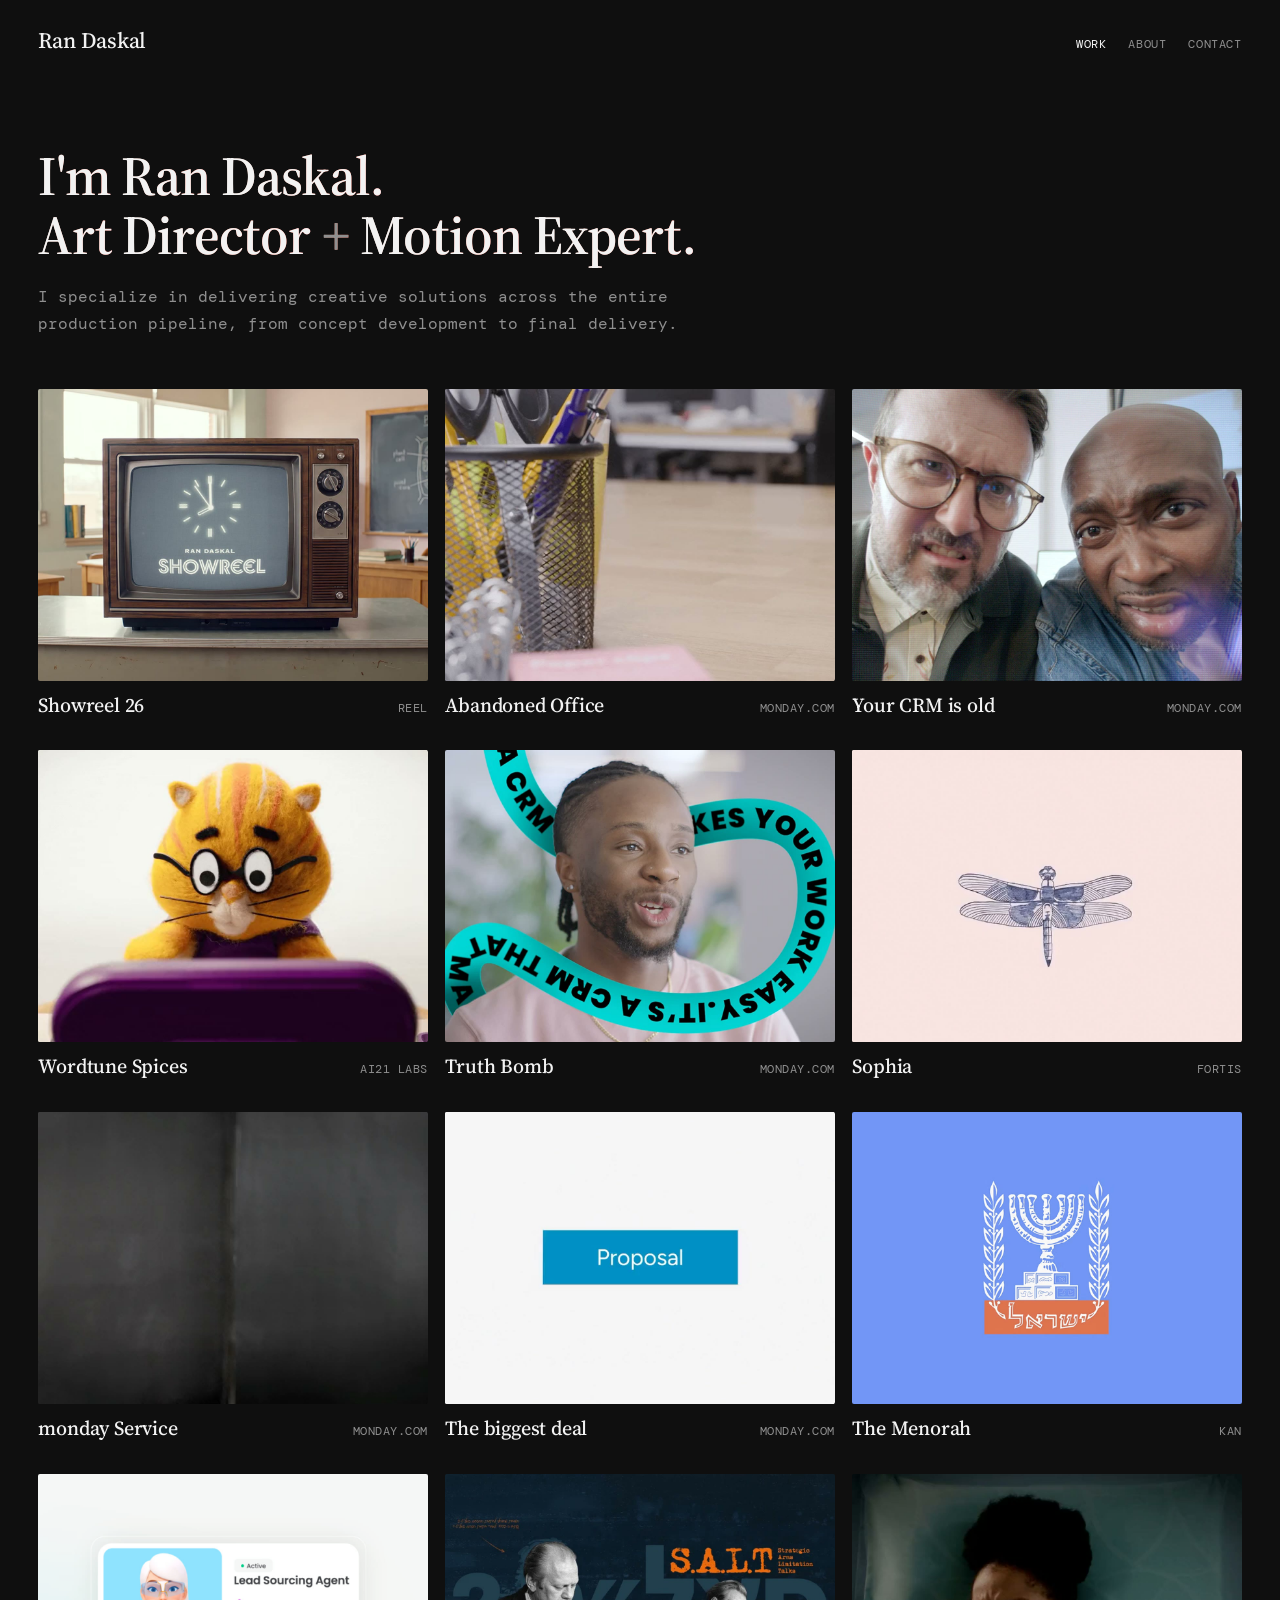
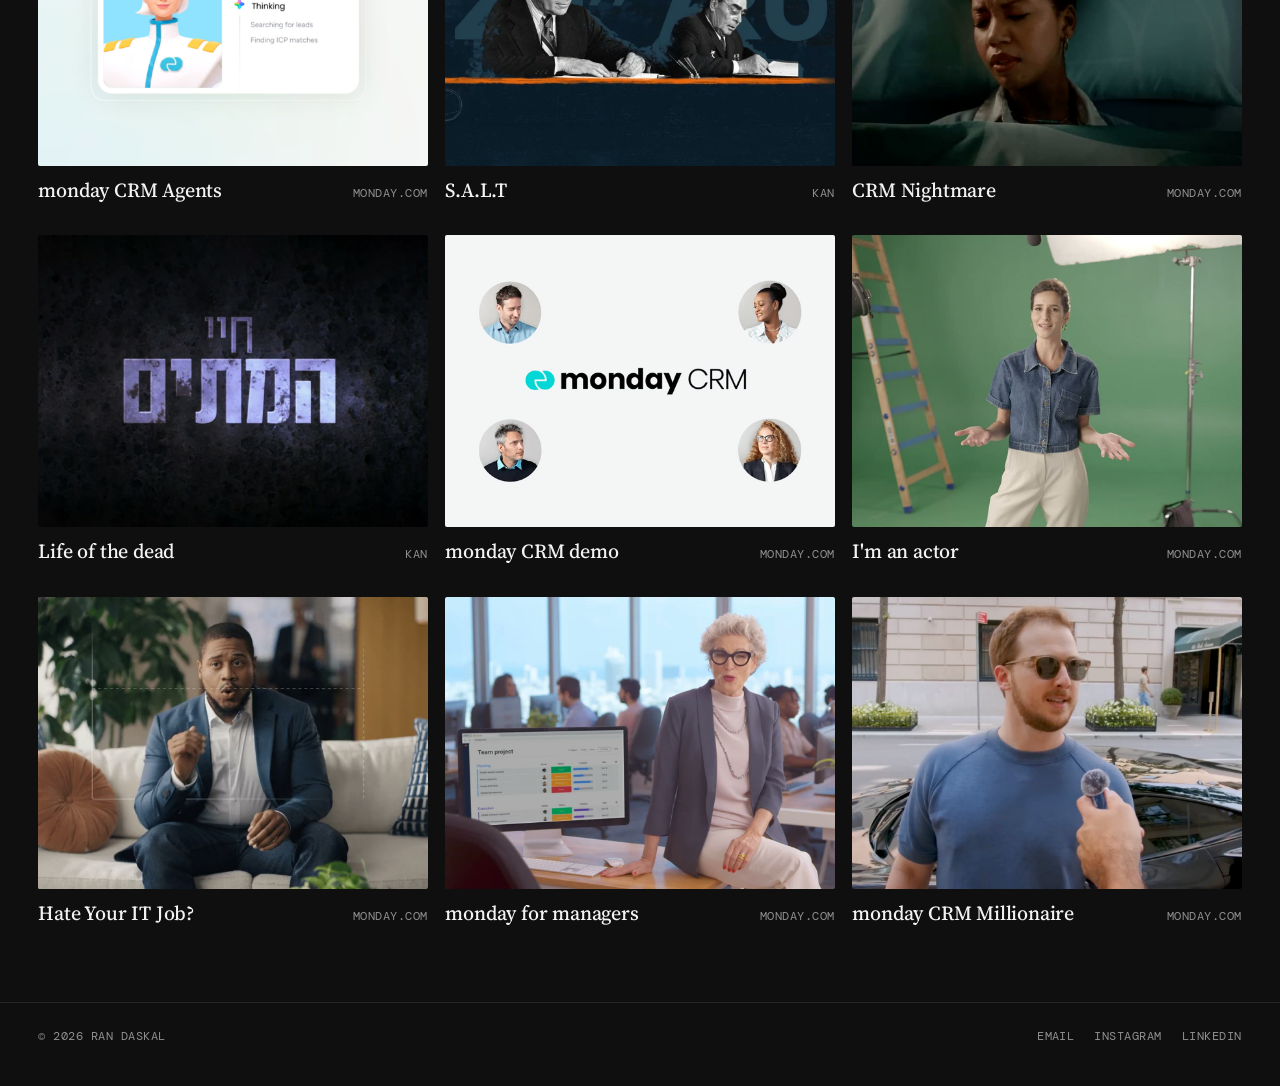
==== commit a225f741: "monday CRM Millionaire: updated tile Co-Authored-By: Claude Fable 5.1 <noreply@anthropic.com>" ====
--- a/index.html
+++ b/index.html
@@ -9,7 +9,7 @@
   <link rel="preconnect" href="https://fonts.googleapis.com">
   <link rel="preconnect" href="https://fonts.gstatic.com" crossorigin>
   <link href="https://fonts.googleapis.com/css2?family=Source+Serif+4:ital,opsz,wght@0,8..60,300..700;1,8..60,300..700&family=DM+Mono:ital,wght@0,400;0,500;1,400&display=swap" rel="stylesheet">
-  <link rel="stylesheet" href="css/style.css?v=20261004144152">
+  <link rel="stylesheet" href="css/style.css?v=20261004182924">
 </head>
 <body data-page="home">
 
@@ -26,8 +26,8 @@
 
   <footer class="wrap site-footer" id="site-footer"></footer>
 
-  <script src="js/projects.js?v=20261004144152"></script>
-  <script src="js/main.js?v=20261004144152"></script>
-  <script src="js/fx.js?v=20261004144152"></script>
+  <script src="js/projects.js?v=20261004182924"></script>
+  <script src="js/main.js?v=20261004182924"></script>
+  <script src="js/fx.js?v=20261004182924"></script>
 </body>
 </html>
